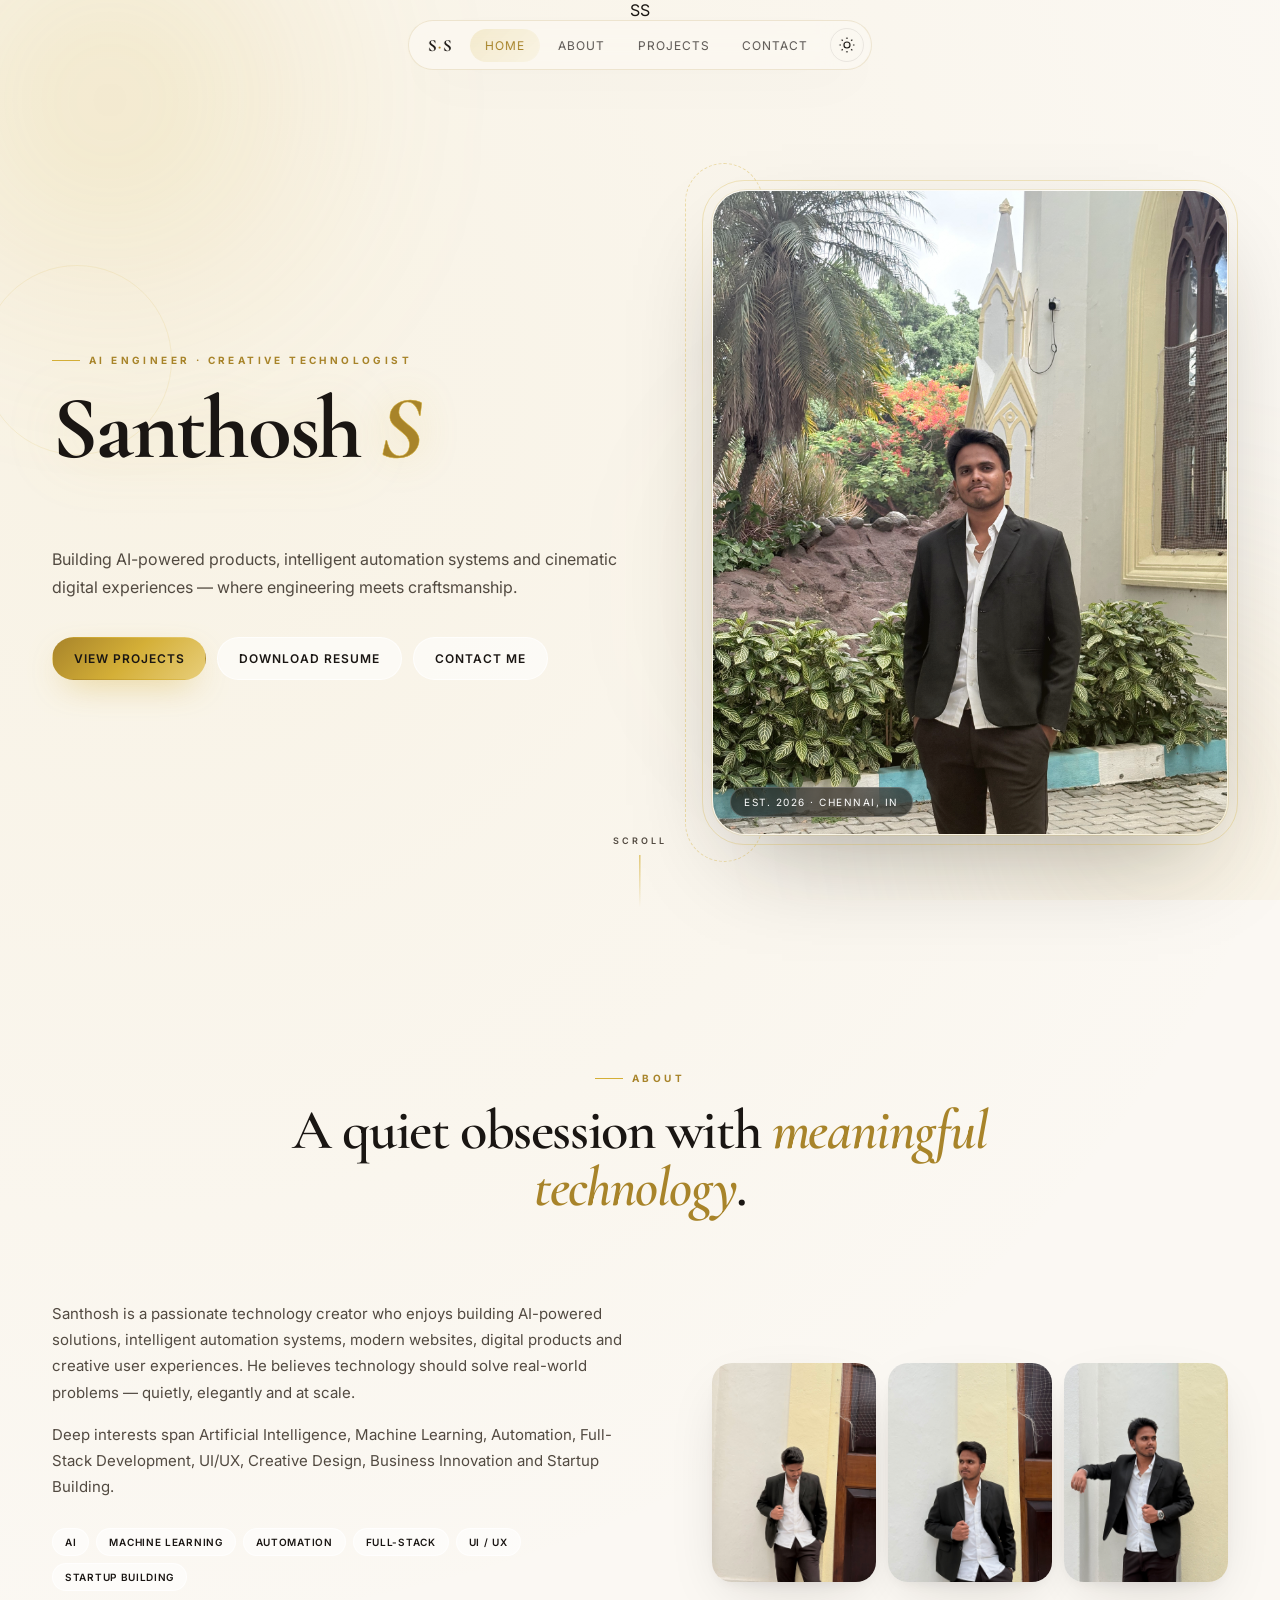
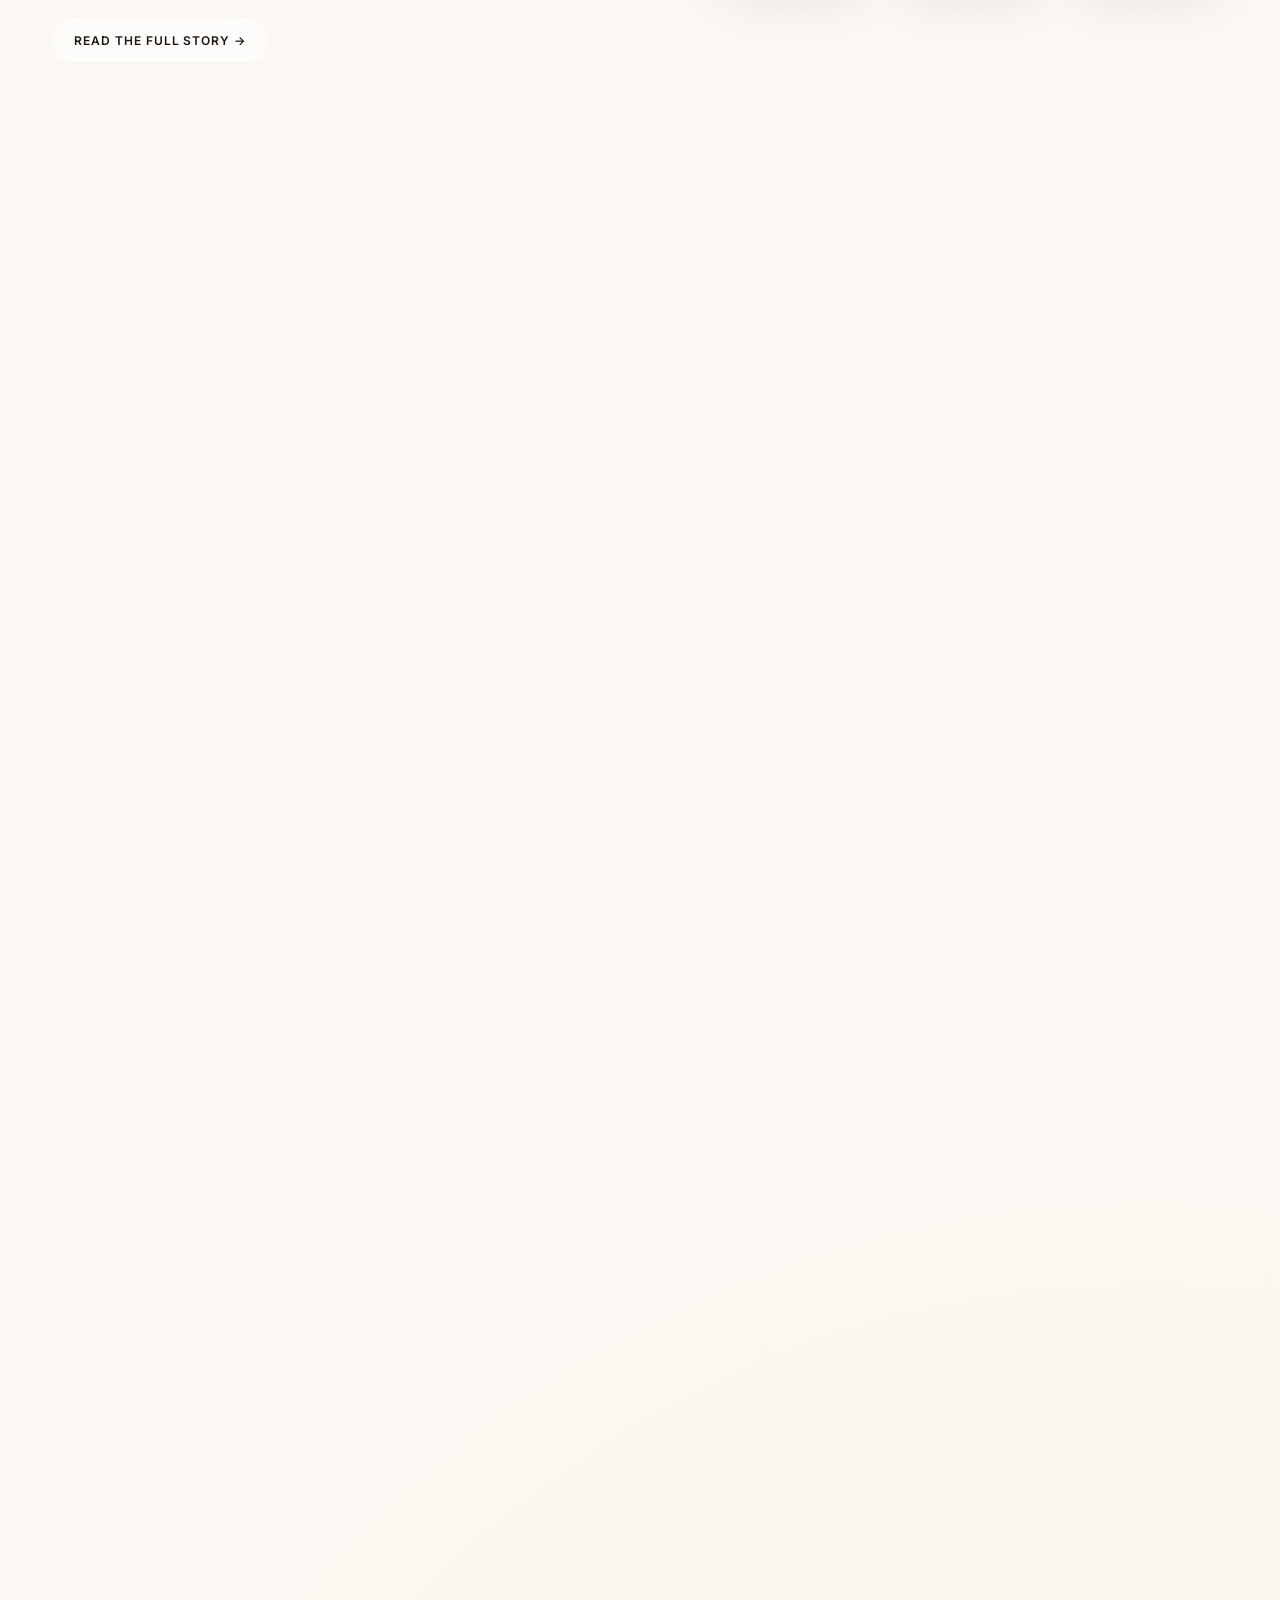
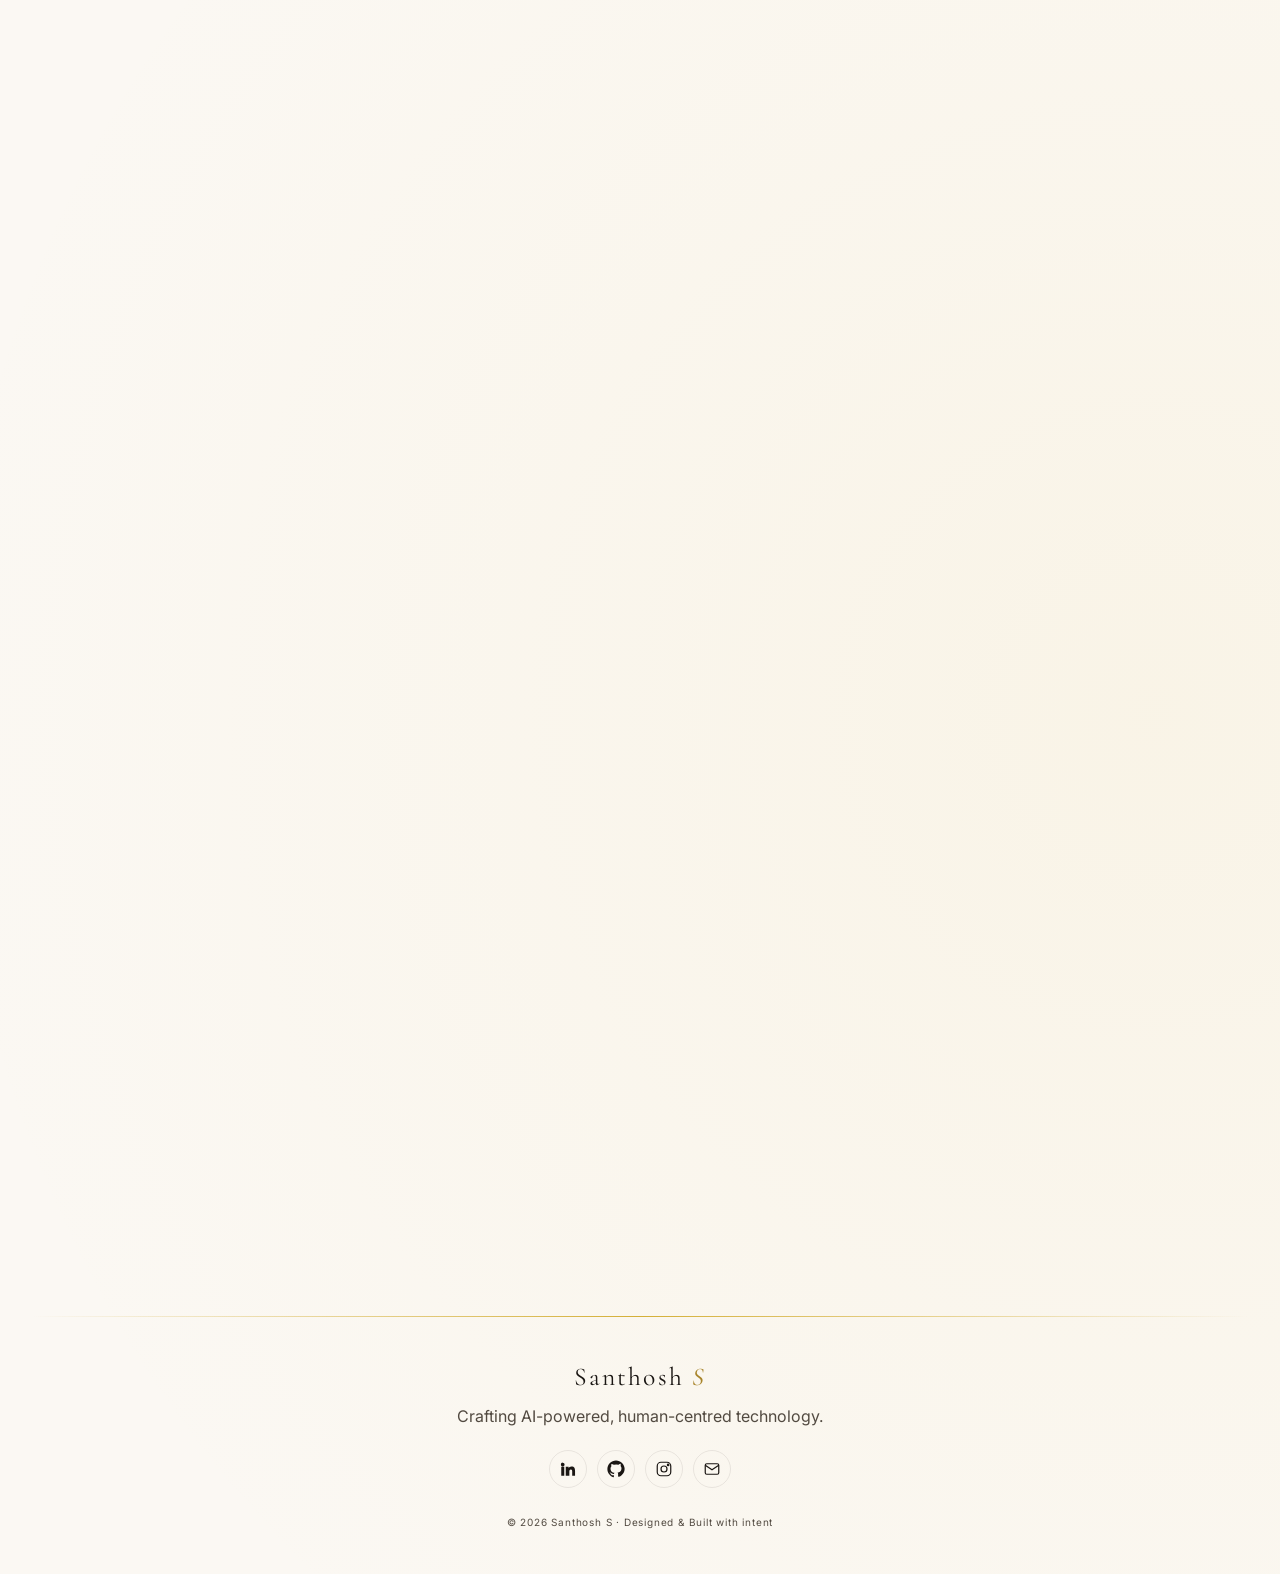
==== index.html @ 002b79e1 "Add files via upload" ====
<!DOCTYPE html>
<html lang="en" data-theme="light">
<head>
<meta charset="UTF-8" />
<meta name="viewport" content="width=device-width, initial-scale=1.0" />
<title>Santhosh S — AI Engineer & Creative Technologist</title>
<meta name="description" content="Portfolio of Santhosh S — AI engineer, creative developer and future entrepreneur building AI-powered products, automation systems and cinematic digital experiences." />
<meta name="author" content="Santhosh S" />
<meta name="theme-color" content="#FBF8F3" />
<meta property="og:title" content="Santhosh S — AI Engineer & Creative Technologist" />
<meta property="og:description" content="Portfolio of Santhosh S — AI engineer, creative developer and future entrepreneur building AI-powered products, automation systems and cinematic digital experiences." />
<meta property="og:type" content="website" />
<meta name="twitter:card" content="summary_large_image" />
<link rel="icon" type="image/svg+xml" href="assets/icons/favicon.svg" />
<link rel="canonical" href="./index.html" />
<link rel="preconnect" href="https://fonts.googleapis.com" crossorigin />
<link rel="preconnect" href="https://fonts.gstatic.com" crossorigin />
<link rel="stylesheet" href="https://fonts.googleapis.com/css2?family=Cormorant+Garamond:ital,wght@0,400;0,500;0,600;0,700;1,400;1,600&family=Inter:wght@300;400;500;600;700&display=swap" />
<link rel="stylesheet" href="css/variables.css" />
<link rel="stylesheet" href="css/animations.css" />
<link rel="stylesheet" href="css/style.css" />
<link rel="stylesheet" href="css/responsive.css" />
<script defer src="js/theme.js"></script>
<script defer src="js/particles.js"></script>
<script defer src="js/animations.js"></script>
<script defer src="js/script.js"></script>
<script defer src="js/contact.js"></script>
</head>
<body>
<!-- Luxury loader -->
<div class="loader"><div style="text-align:center"><div class="mark">SS</div><div class="bar"></div></div></div>

<!-- Scroll progress bar -->
<div class="scroll-progress" aria-hidden="true"></div>

<!-- Ambient background -->
<div class="ambient" aria-hidden="true">
  <div class="orb o1 float-slow"></div>
  <div class="orb o2 float-slow" style="animation-delay:-4s"></div>
  <div class="orb o3 float-slow" style="animation-delay:-8s"></div>
  <div class="particles"></div>
</div>

<!-- Nav -->
<nav class="nav" aria-label="Primary">
  <span class="brand">S<em>·</em>S</span>
  <a data-page="index.html" href="index.html">Home</a>
  <a data-page="about.html" href="about.html">About</a>
  <a data-page="projects.html" href="projects.html">Projects</a>
  <a data-page="contact.html" href="contact.html">Contact</a>
  <button class="theme-toggle" aria-label="Toggle theme"></button>
</nav>

<!-- HERO -->
<header class="hero">
  <div class="inner">
    <div>
      <span class="eyebrow animate-fade-in">AI Engineer · Creative Technologist</span>
      <h1 style="margin-top:22px" class="animate-fade-up">
        <span class="first">Santhosh</span> <span class="last">S</span>
      </h1>
      <div style="margin-top:16px; font-size: 22px; font-family:var(--serif)" class="animate-fade-up">
        <span class="title-rotator" aria-live="polite">
          <span>AI &amp; ML Student</span>
          <span>Creative Developer</span>
          <span>Future Entrepreneur</span>
          <span>AI Automation Builder</span>
          <span>Technology Explorer</span>
        </span>
      </div>
      <p class="lede animate-fade-up">Building AI-powered products, intelligent automation systems and cinematic digital experiences — where engineering meets craftsmanship.</p>
      <div class="cta animate-fade-up">
        <a class="btn btn-gold" href="projects.html">View Projects</a>
        <a class="btn btn-ghost" href="resume.pdf" download>Download Resume</a>
        <a class="btn btn-ghost" href="contact.html">Contact Me</a>
      </div>
    </div>
    <div style="position:relative">
      <div class="profile-frame float">
        <div class="ring"></div>
        <img src="assets/profile/santhosh-hero.jpg" alt="Portrait of Santhosh S" />
        <span class="badge">Est. 2026 · Chennai, IN</span>
      </div>
    </div>
  </div>
  <div class="scroll-indicator"><span>Scroll</span><div class="line"></div></div>
</header>

<!-- ABOUT preview -->
<section id="about">
  <div class="container">
    <div class="section-head reveal">
      <span class="eyebrow">About</span>
      <h2 style="margin-top:18px">A quiet obsession with <em style="color:var(--gold-deep)">meaningful technology</em>.</h2>
    </div>
    <div class="about-grid">
      <div class="reveal">
        <p>Santhosh is a passionate technology creator who enjoys building AI-powered solutions, intelligent automation systems, modern websites, digital products and creative user experiences. He believes technology should solve real-world problems — quietly, elegantly and at scale.</p>
        <p style="margin-top:16px">Deep interests span Artificial Intelligence, Machine Learning, Automation, Full-Stack Development, UI/UX, Creative Design, Business Innovation and Startup Building.</p>
        <div class="about-tags">
          <span class="tag">AI</span><span class="tag">Machine Learning</span><span class="tag">Automation</span>
          <span class="tag">Full-Stack</span><span class="tag">UI / UX</span><span class="tag">Startup Building</span>
        </div>
        <a class="btn btn-ghost" style="margin-top:28px" href="about.html">Read the full story →</a>
      </div>
      <div class="portrait-strip reveal delay-1">
        <img src="assets/profile/santhosh-2.jpg" alt="Santhosh — portrait study" />
        <img src="assets/profile/santhosh-3.jpg" alt="Santhosh — portrait study" />
        <img src="assets/profile/santhosh-4.jpg" alt="Santhosh — portrait study" />
      </div>
    </div>
  </div>
</section>

<!-- SKILLS -->
<section id="skills">
  <div class="container">
    <div class="section-head reveal">
      <span class="eyebrow">Skills</span>
      <h2 style="margin-top:18px">A refined <em style="color:var(--gold-deep)">technical palette</em>.</h2>
    </div>

    <!-- Shared gradient for rings -->
    <svg width="0" height="0" style="position:absolute"><defs>
      <linearGradient id="goldGrad" x1="0" y1="0" x2="1" y2="1">
        <stop offset="0" stop-color="#A8842A"/><stop offset=".5" stop-color="#D4AF37"/><stop offset="1" stop-color="#E8CE7A"/>
      </linearGradient></defs></svg>

    <div class="skills-grid">
      <div class="glass skill-card reveal">
        <h3>Programming</h3>
        <div class="skill-list">
          <span class="skill-pill">HTML5</span><span class="skill-pill">CSS3</span><span class="skill-pill">JavaScript</span>
          <span class="skill-pill">React</span><span class="skill-pill">Python</span><span class="skill-pill">Java</span>
          <span class="skill-pill">SQL</span><span class="skill-pill">Git</span><span class="skill-pill">GitHub</span>
        </div>
        <div class="ring-row">
          <div class="ring" data-val="92"><svg><circle class="bg"/><circle class="fg"/></svg><div class="val">0%</div><div class="lbl">Web</div></div>
          <div class="ring" data-val="86"><svg><circle class="bg"/><circle class="fg"/></svg><div class="val">0%</div><div class="lbl">Python</div></div>
          <div class="ring" data-val="80"><svg><circle class="bg"/><circle class="fg"/></svg><div class="val">0%</div><div class="lbl">React</div></div>
        </div>
      </div>

      <div class="glass skill-card reveal delay-1">
        <h3>AI Technologies</h3>
        <div class="skill-list">
          <span class="skill-pill">ChatGPT</span><span class="skill-pill">Claude</span><span class="skill-pill">Lovable</span>
          <span class="skill-pill">OpenAI</span><span class="skill-pill">Prompt Engineering</span><span class="skill-pill">AI Automation</span>
          <span class="skill-pill">Firebase</span><span class="skill-pill">Supabase</span><span class="skill-pill">Netlify</span>
          <span class="skill-pill">Vercel</span><span class="skill-pill">Replit</span>
        </div>
        <div class="ring-row">
          <div class="ring" data-val="94"><svg><circle class="bg"/><circle class="fg"/></svg><div class="val">0%</div><div class="lbl">Prompting</div></div>
          <div class="ring" data-val="88"><svg><circle class="bg"/><circle class="fg"/></svg><div class="val">0%</div><div class="lbl">Automation</div></div>
          <div class="ring" data-val="82"><svg><circle class="bg"/><circle class="fg"/></svg><div class="val">0%</div><div class="lbl">Cloud</div></div>
        </div>
      </div>

      <div class="glass skill-card reveal delay-2">
        <h3>UI / UX</h3>
        <div class="skill-list">
          <span class="skill-pill">Glassmorphism</span><span class="skill-pill">Responsive Design</span>
          <span class="skill-pill">3D Design</span><span class="skill-pill">Animation</span>
          <span class="skill-pill">Performance</span>
        </div>
        <div class="ring-row">
          <div class="ring" data-val="90"><svg><circle class="bg"/><circle class="fg"/></svg><div class="val">0%</div><div class="lbl">Design</div></div>
          <div class="ring" data-val="84"><svg><circle class="bg"/><circle class="fg"/></svg><div class="val">0%</div><div class="lbl">Motion</div></div>
          <div class="ring" data-val="88"><svg><circle class="bg"/><circle class="fg"/></svg><div class="val">0%</div><div class="lbl">Perf</div></div>
        </div>
      </div>
    </div>
  </div>

    <div class="glass ai-workflow reveal">
      <div class="workflow-head">
        <div>
          <span class="eyebrow">AI-First Workflow</span>
          <h3 style="margin-top:10px">Different tools. Different tasks. One focused workflow.</h3>
        </div>
        <p>AI is a practical part of my day-to-day workflow. I use different AI tools for different kinds of work — from ideas and research to development, design, automation and refinement — while keeping the final direction, decisions and quality under my control.</p>
      </div>
      <div class="workflow-grid">
        <div class="workflow-item"><span class="step">01 · Explore</span><strong>Ideas & Research</strong><span>Explore concepts, requirements and possible approaches faster.</span></div>
        <div class="workflow-item"><span class="step">02 · Build</span><strong>Development</strong><span>Use AI-assisted development to prototype, code and iterate efficiently.</span></div>
        <div class="workflow-item"><span class="step">03 · Design</span><strong>Creative Direction</strong><span>Refine interfaces, visual concepts, content and user experiences.</span></div>
        <div class="workflow-item"><span class="step">04 · Improve</span><strong>Automation & QA</strong><span>Streamline repetitive work, troubleshoot and improve the final product.</span></div>
      </div>
    </div>
  </div>
</section>

<!-- ACHIEVEMENTS -->
<section id="achievements">
  <div class="container">
    <div class="section-head reveal">
      <span class="eyebrow">Achievements</span>
      <h2 style="margin-top:18px">Signals of a <em style="color:var(--gold-deep)">builder mindset</em>.</h2>
    </div>
    <div class="ach-grid">
      <div class="neu ach reveal"><div class="num">01</div><h4>AI Projects</h4><p>Delivered multiple AI and automation projects spanning voice, video and knowledge systems.</p></div>
      <div class="neu ach reveal delay-1"><div class="num">02</div><h4>Creative Development</h4><p>Design-led engineering that fuses cinematic aesthetics with production-grade code.</p></div>
      <div class="neu ach reveal delay-2"><div class="num">03</div><h4>Technology Workshops</h4><p>Active participation in workshops covering emerging tools, cloud and modern frameworks.</p></div>
      <div class="neu ach reveal"><div class="num">04</div><h4>Continuous Learning</h4><p>Daily practice — new stacks, refined patterns and a deliberate craft mindset.</p></div>
      <div class="neu ach reveal delay-1"><div class="num">05</div><h4>Community Participation</h4><p>Volunteer, promoter and collaborator across student technology and creative circles.</p></div>
      <div class="neu ach reveal delay-2"><div class="num">06</div><h4>Innovation Mindset</h4><p>Turning ideas into shipped products with an entrepreneur's bias for action.</p></div>
    </div>
  </div>
</section>

<!-- VISION -->
<section id="vision">
  <div class="container">
    <div class="glass vision reveal">
      <span class="eyebrow">Business Vision</span>
      <h2 style="margin-top:18px">Building <em>the Future</em>.</h2>
      <p>My vision is not only to become a software developer but to establish my own technology company focused on Artificial Intelligence, Automation, Digital Products and Innovation. I enjoy creating products that solve real-world problems and can grow into businesses used globally.</p>
      <a class="btn btn-gold" style="margin-top:32px" href="contact.html">Let's build something →</a>
    </div>
  </div>
</section>

<footer>
  <div class="gold-line"></div>
  <div class="container">
    <div style="font-family:var(--serif); font-size:1.6rem; letter-spacing:.08em">Santhosh <span style="color:var(--gold-deep); font-style:italic">S</span></div>
    <p style="margin-top:10px; color:var(--ink-soft)">Crafting AI-powered, human-centred technology.</p>
    <div class="socials" role="list">
      <a href="https://www.linkedin.com/in/santhosh-s-861077381" target="_blank" rel="noopener" aria-label="LinkedIn"><svg width="18" height="18" viewBox="0 0 24 24" fill="currentColor"><path d="M4.98 3.5a2.5 2.5 0 1 1-.02 5.001A2.5 2.5 0 0 1 4.98 3.5zM3 9h4v12H3zM9 9h3.8v1.7h.05c.53-1 1.83-2.05 3.77-2.05 4.03 0 4.78 2.65 4.78 6.1V21H17.6v-5.3c0-1.27-.02-2.9-1.77-2.9-1.77 0-2.04 1.38-2.04 2.8V21H9z"/></svg></a>
      <a href="https://github.com/S-SAM-02" target="_blank" rel="noopener" aria-label="GitHub"><svg width="18" height="18" viewBox="0 0 24 24" fill="currentColor"><path d="M12 .5C5.7.5.5 5.7.5 12c0 5.1 3.3 9.4 7.9 10.9.6.1.8-.2.8-.6v-2c-3.2.7-3.9-1.4-3.9-1.4-.5-1.3-1.3-1.7-1.3-1.7-1-.7.1-.7.1-.7 1.2.1 1.8 1.2 1.8 1.2 1 .7 2.7 1.2 3.4.9.1-.7.4-1.2.7-1.5-2.6-.3-5.3-1.3-5.3-5.7 0-1.3.5-2.3 1.2-3.1-.1-.3-.5-1.5.1-3.1 0 0 1-.3 3.3 1.2a11.4 11.4 0 0 1 6 0C17.1 4.6 18 4.9 18 4.9c.7 1.6.2 2.8.1 3.1.8.8 1.2 1.9 1.2 3.1 0 4.4-2.7 5.4-5.3 5.7.4.3.8 1 .8 2v3c0 .3.2.7.8.6 4.6-1.5 7.9-5.8 7.9-10.9C23.5 5.7 18.3.5 12 .5z"/></svg></a>
      <a href="https://www.instagram.com/02_sam_solo" target="_blank" rel="noopener" aria-label="Instagram"><svg width="18" height="18" viewBox="0 0 24 24" fill="none" stroke="currentColor" stroke-width="1.6"><rect x="3" y="3" width="18" height="18" rx="5"/><circle cx="12" cy="12" r="4"/><circle cx="17.5" cy="6.5" r="1" fill="currentColor"/></svg></a>
      <a href="mailto:rathasenthil194@gmail.com" aria-label="Email"><svg width="18" height="18" viewBox="0 0 24 24" fill="none" stroke="currentColor" stroke-width="1.6"><rect x="3" y="5" width="18" height="14" rx="2"/><path d="M3 7l9 6 9-6"/></svg></a>
    </div>
    <p>© 2026 Santhosh S · Designed & Built with intent</p>
  </div>
</footer>
</body></html>
---- css/variables.css ----
/* Luxury design tokens — White & Gold */
:root {
  --ivory: #FBF8F3;
  --ivory-2: #F3EEE4;
  --ink: #1a1613;
  --ink-soft: #524a41;
  --gold: #D4AF37;
  --gold-deep: #A8842A;
  --gold-soft: #E8CE7A;
  --line: rgba(26,22,19,0.08);
  --glass-bg: rgba(255,255,255,0.55);
  --glass-brd: rgba(255,255,255,0.7);
  --shadow-soft: 0 20px 60px -20px rgba(26,22,19,.18), 0 6px 18px -8px rgba(26,22,19,.10);
  --shadow-gold: 0 10px 40px -10px rgba(212,175,55,.45);
  --radius: 22px;
  --radius-sm: 12px;
  --serif: "Cormorant Garamond", "Times New Roman", serif;
  --sans: "Inter", system-ui, -apple-system, "Segoe UI", Roboto, sans-serif;
  --ease: cubic-bezier(.22,.61,.36,1);
}
[data-theme="dark"] {
  --ivory: #0c0a08;
  --ivory-2: #14110d;
  --ink: #f5efe2;
  --ink-soft: #b7ad9a;
  --gold: #E8CE7A;
  --gold-deep: #D4AF37;
  --gold-soft: #F0DFA4;
  --line: rgba(232,206,122,.14);
  --glass-bg: rgba(20,17,13,0.55);
  --glass-brd: rgba(232,206,122,.18);
  --shadow-soft: 0 24px 60px -20px rgba(0,0,0,.6), 0 6px 18px -8px rgba(0,0,0,.35);
  --shadow-gold: 0 10px 40px -10px rgba(232,206,122,.35);
}
---- css/animations.css ----
@keyframes floatY { 0%,100%{transform:translateY(0)} 50%{transform:translateY(-14px)} }
@keyframes floatSlow { 0%,100%{transform:translate3d(0,0,0)} 50%{transform:translate3d(0,-20px,0)} }
@keyframes shimmer { 0%{background-position:-200% 0} 100%{background-position:200% 0} }
@keyframes rise { 0%{transform:translateY(120vh) scale(.4);opacity:0} 10%{opacity:.9} 100%{transform:translateY(-10vh) scale(1);opacity:0} }
@keyframes spinSlow { to { transform: rotate(360deg) } }
@keyframes fadeUp { from{opacity:0;transform:translateY(24px)} to{opacity:1;transform:translateY(0)} }
@keyframes fadeIn { from{opacity:0} to{opacity:1} }
@keyframes goldLine { 0%{background-position:0% 50%} 100%{background-position:200% 50%} }

.reveal { opacity:0; transform: translateY(28px); transition: opacity .9s var(--ease), transform .9s var(--ease); }
.reveal.in { opacity:1; transform: none; }
.reveal.delay-1 { transition-delay: .08s }
.reveal.delay-2 { transition-delay: .16s }
.reveal.delay-3 { transition-delay: .24s }

.animate-fade-up { animation: fadeUp .8s var(--ease) both; }
.animate-fade-in { animation: fadeIn 1s var(--ease) both; }
.float { animation: floatY 6s ease-in-out infinite; }
.float-slow { animation: floatSlow 10s ease-in-out infinite; }
.spin-slow { animation: spinSlow 22s linear infinite; }

.title-rotator { position: relative; display:inline-block; min-height: 1.2em; overflow: hidden; }
.title-rotator span {
  position: absolute; inset: 0;
  opacity: 0; transform: translateY(20px);
  transition: opacity .6s var(--ease), transform .6s var(--ease);
  background: linear-gradient(90deg, var(--gold-deep), var(--gold), var(--gold-soft));
  -webkit-background-clip: text; background-clip: text; color: transparent;
  font-style: italic; white-space: nowrap;
}
.title-rotator span.active { opacity:1; transform: translateY(0); }
.title-rotator span.exit { opacity:0; transform: translateY(-20px); }

/* Gold shimmer line */
.gold-line {
  height: 1px;
  background: linear-gradient(90deg, transparent, var(--gold), transparent);
  background-size: 200% 100%;
  animation: goldLine 6s linear infinite;
}
---- css/style.css ----
/* =========================================================
   Santhosh S — Professional Portfolio System
   Preserves the original ivory + gold visual identity while
   refining hierarchy, spacing, depth, responsiveness and polish.
   ========================================================= */

*,*::before,*::after{box-sizing:border-box}
html{scroll-behavior:smooth;scroll-padding-top:110px}
body{
  margin:0;
  font-family:var(--sans);
  color:var(--ink);
  background:
    radial-gradient(circle at 10% 8%, rgba(212,175,55,.08), transparent 28%),
    radial-gradient(circle at 90% 82%, rgba(232,206,122,.10), transparent 30%),
    var(--ivory);
  -webkit-font-smoothing:antialiased;
  text-rendering:optimizeLegibility;
  overflow-x:hidden;
}
::selection{background:var(--gold);color:#1a1613}
img{max-width:100%;display:block}
a{color:inherit;text-decoration:none}
button,input,textarea{font:inherit}
h1,h2,h3,h4{font-family:var(--serif);font-weight:600;letter-spacing:-.025em;margin:0}
h1{font-size:clamp(3.2rem,7vw,6.6rem);line-height:.92}
h2{font-size:clamp(2.25rem,4.4vw,4rem);line-height:1}
h3{font-size:clamp(1.25rem,1.7vw,1.55rem)}
p{line-height:1.75;color:var(--ink-soft);margin:0}
.container{width:min(1240px,100%);margin:0 auto;padding:0 32px}
section{padding:128px 0;position:relative}

/* Background atmosphere */
.ambient{position:fixed;inset:0;z-index:-1;overflow:hidden;pointer-events:none}
.orb{position:absolute;border-radius:50%;filter:blur(100px);opacity:.5}
.orb.o1{width:540px;height:540px;top:-170px;left:-160px;background:radial-gradient(circle,rgba(212,175,55,.48),transparent 68%)}
.orb.o2{width:680px;height:680px;bottom:-260px;right:-220px;background:radial-gradient(circle,rgba(232,206,122,.38),transparent 68%)}
.orb.o3{width:440px;height:440px;top:40%;left:52%;background:radial-gradient(circle,rgba(168,132,42,.22),transparent 68%)}
.particles{position:absolute;inset:0}

/* Cursor */
.cursor{position:fixed;top:0;left:0;width:22px;height:22px;border-radius:50%;border:1px solid var(--gold);pointer-events:none;z-index:9999;transform:translate(-50%,-50%);transition:transform .18s var(--ease),width .2s,height .2s,background .2s;mix-blend-mode:difference}
.cursor.dot{width:6px;height:6px;background:var(--gold);border:none}
@media(hover:none){.cursor{display:none}}

/* Progress */
.scroll-progress{position:fixed;top:0;left:0;height:2px;width:0;background:linear-gradient(90deg,var(--gold-deep),var(--gold),var(--gold-soft));z-index:100}

/* Navigation */
.nav{
  position:fixed;top:20px;left:50%;transform:translateX(-50%);
  z-index:80;padding:7px;border-radius:999px;
  background:rgba(251,248,243,.72);
  border:1px solid rgba(168,132,42,.16);
  backdrop-filter:blur(22px) saturate(150%);
  -webkit-backdrop-filter:blur(22px) saturate(150%);
  box-shadow:0 18px 50px -24px rgba(26,22,19,.35);
  display:flex;align-items:center;gap:3px;
}
[data-theme="dark"] .nav{background:rgba(12,10,8,.72)}
.nav a{
  padding:9px 15px;border-radius:999px;font-size:12px;
  letter-spacing:.08em;text-transform:uppercase;color:var(--ink);
  opacity:.72;transition:all .3s var(--ease)
}
.nav a:hover,.nav a.active{
  background:linear-gradient(135deg,rgba(212,175,55,.18),rgba(232,206,122,.10));
  opacity:1;color:var(--gold-deep)
}
.nav .brand{
  font-family:var(--serif);font-size:17px;font-weight:700;
  padding:0 14px 0 12px;letter-spacing:.08em
}
.nav .brand em{color:var(--gold-deep);font-style:normal}
.theme-toggle{
  margin-left:4px;width:34px;height:34px;border-radius:50%;
  border:1px solid var(--line);background:transparent;color:var(--ink);
  cursor:pointer;display:grid;place-items:center;transition:all .3s var(--ease)
}
.theme-toggle:hover{transform:rotate(15deg);border-color:var(--gold);background:rgba(212,175,55,.08)}

/* Shared controls */
.btn{
  display:inline-flex;align-items:center;justify-content:center;gap:10px;
  padding:13px 21px;border-radius:999px;font-weight:600;font-size:12px;
  letter-spacing:.08em;text-transform:uppercase;
  transition:transform .3s var(--ease),box-shadow .3s var(--ease),background .3s,border-color .3s;
  cursor:pointer;border:1px solid transparent
}
.btn:hover{transform:translateY(-3px)}
.btn-gold{background:linear-gradient(135deg,var(--gold-deep),var(--gold),var(--gold-soft));color:#1a1613;box-shadow:0 12px 35px -13px rgba(212,175,55,.75)}
.btn-gold:hover{box-shadow:0 18px 48px -12px rgba(212,175,55,.68)}
.btn-ghost{background:var(--glass-bg);border:1px solid var(--glass-brd);backdrop-filter:blur(12px);color:var(--ink)}
.btn-ghost:hover{border-color:rgba(212,175,55,.6);background:rgba(212,175,55,.07)}

/* Cards */
.glass{
  background:var(--glass-bg);border:1px solid var(--glass-brd);
  backdrop-filter:blur(20px) saturate(160%);-webkit-backdrop-filter:blur(20px) saturate(160%);
  border-radius:var(--radius);box-shadow:var(--shadow-soft)
}
.neu{
  background:var(--ivory);border-radius:var(--radius);
  box-shadow:12px 12px 32px rgba(26,22,19,.07),-12px -12px 32px rgba(255,255,255,.8),inset 0 0 0 1px var(--line)
}
[data-theme="dark"] .neu{box-shadow:12px 12px 32px rgba(0,0,0,.5),-6px -6px 20px rgba(255,255,255,.02),inset 0 0 0 1px var(--line)}
.eyebrow{
  display:inline-flex;align-items:center;gap:9px;font-size:10px;
  font-weight:700;letter-spacing:.34em;text-transform:uppercase;color:var(--gold-deep)
}
.eyebrow::before{content:'';width:28px;height:1px;background:var(--gold)}
.eyebrow::after{display:none}
.section-head{text-align:center;margin:0 auto 68px;max-width:800px}
.section-head p{margin-top:18px}

/* Hero */
.hero{
  min-height:100vh;display:grid;place-items:center;
  padding:170px 0 100px;position:relative
}
.hero .inner{
  display:grid;grid-template-columns:1.05fr .95fr;gap:90px;
  align-items:center;width:min(1240px,100%);padding:0 32px
}
.hero .inner>div:first-child{position:relative}
.hero .inner>div:first-child::before{
  content:'';position:absolute;left:-70px;top:-80px;width:190px;height:190px;
  border:1px solid rgba(212,175,55,.13);border-radius:50%;pointer-events:none
}
.hero h1{margin-top:22px}
.hero h1 .first{font-weight:700;filter:drop-shadow(0 3px 28px rgba(212,175,55,.18))}
.hero h1 .last{
  font-weight:800;color:var(--gold-deep);
  -webkit-text-stroke:.5px var(--gold);
  text-shadow:0 0 42px rgba(212,175,55,.28);font-style:italic
}
[data-theme="dark"] .hero h1 .last{color:var(--gold)}
.hero .inner>div:first-child>div:nth-of-type(1){
  margin-top:18px!important;font-size:18px!important;
  letter-spacing:.01em;color:var(--ink-soft)
}
.hero .lede{margin-top:30px;max-width:570px;font-size:16px}
.hero .cta{display:flex;flex-wrap:wrap;gap:11px;margin-top:36px}
.profile-frame{
  position:relative;aspect-ratio:4/5;border-radius:34px;overflow:visible;
  transform-style:preserve-3d;transition:transform .3s var(--ease);
  box-shadow:0 40px 100px -35px rgba(26,22,19,.38)
}
.profile-frame img{
  position:relative;width:100%;height:100%;object-fit:cover;border-radius:34px;
  border:1px solid rgba(255,255,255,.5);
  box-shadow:0 0 0 1px rgba(212,175,55,.14),inset 0 0 70px rgba(212,175,55,.12)
}
.profile-frame::before{
  content:'';position:absolute;inset:-10px;border-radius:42px;
  border:1px solid rgba(212,175,55,.28);z-index:-1
}
.profile-frame::after{
  content:'';position:absolute;inset:0;border-radius:34px;pointer-events:none;
  background:linear-gradient(150deg,rgba(255,255,255,.22),transparent 35%,rgba(212,175,55,.12))
}
.profile-frame .ring{
  position:absolute;inset:-27px;border-radius:46px;border:1px dashed var(--gold);
  animation:spinSlow 30s linear infinite;opacity:.38;z-index:-2
}
.profile-frame .badge{
  position:absolute;bottom:18px;left:18px;padding:8px 13px;border-radius:999px;
  background:rgba(20,17,13,.58);color:#fff;border:1px solid rgba(255,255,255,.2);
  backdrop-filter:blur(14px);font-size:10px;letter-spacing:.15em;text-transform:uppercase;z-index:3
}
.scroll-indicator{
  position:absolute;bottom:28px;left:50%;transform:translateX(-50%);
  display:flex;flex-direction:column;align-items:center;gap:9px;font-size:9px;
  font-weight:600;letter-spacing:.32em;text-transform:uppercase;color:var(--ink-soft)
}
.scroll-indicator .line{width:1px;height:52px;background:linear-gradient(180deg,var(--gold),transparent);animation:floatY 2.6s ease-in-out infinite}

/* About */
.about-grid{display:grid;grid-template-columns:1.05fr .95fr;gap:90px;align-items:center}
.about-grid p{margin-top:18px;font-size:15px}
.about-tags{display:flex;flex-wrap:wrap;gap:7px;margin-top:27px}
.tag{
  padding:7px 12px;border-radius:999px;background:var(--glass-bg);
  border:1px solid var(--glass-brd);font-size:10px;font-weight:600;
  letter-spacing:.07em;text-transform:uppercase
}
.portrait-strip{display:grid;grid-template-columns:repeat(3,1fr);gap:12px}
.portrait-strip img{
  aspect-ratio:3/4;object-fit:cover;border-radius:20px;box-shadow:var(--shadow-soft);
  transition:transform .6s var(--ease),filter .6s var(--ease)
}
.portrait-strip img:hover{transform:translateY(-9px) scale(1.02);filter:saturate(1.04)}

/* Skills */
.skills-grid{display:grid;grid-template-columns:repeat(3,1fr);gap:20px}
.skill-card{
  padding:32px;transition:transform .5s var(--ease),box-shadow .5s var(--ease);
  position:relative;overflow:hidden
}
.skill-card::before{
  content:'';position:absolute;top:0;left:0;width:80px;height:1px;
  background:linear-gradient(90deg,var(--gold),transparent)
}
.skill-card:hover{transform:translateY(-7px);box-shadow:var(--shadow-gold)}
.skill-card h3{margin-bottom:19px;color:var(--gold-deep)}
.skill-list{display:flex;flex-wrap:wrap;gap:7px}
.skill-pill{
  padding:6px 10px;border-radius:999px;font-size:10px;font-weight:500;
  letter-spacing:.04em;background:linear-gradient(135deg,rgba(212,175,55,.13),rgba(232,206,122,.06));
  border:1px solid rgba(212,175,55,.2)
}
.ring-row{display:flex;gap:17px;margin-top:24px;flex-wrap:wrap;justify-content:space-around}
.ring{position:relative;width:78px;text-align:center}
.ring svg{width:78px;height:78px;transform:rotate(-90deg)}
.ring circle{fill:none;stroke-width:6}
.ring .bg{stroke:var(--line)}
.ring .fg{stroke:url(#goldGrad);stroke-linecap:round;transition:stroke-dashoffset 1.6s var(--ease)}
.ring .val{position:absolute;top:30px;left:0;right:0;font-family:var(--serif);font-size:18px;color:var(--gold-deep)}
.ring .lbl{font-size:9px;font-weight:600;letter-spacing:.14em;text-transform:uppercase;margin-top:8px;color:var(--ink-soft)}

/* AI workflow addition */
.ai-workflow{margin-top:24px;padding:34px;position:relative;overflow:hidden}
.ai-workflow::after{
  content:'AI';position:absolute;right:-18px;bottom:-48px;
  font-family:var(--serif);font-size:170px;font-weight:700;font-style:italic;
  color:rgba(212,175,55,.055);pointer-events:none
}
.workflow-head{display:flex;justify-content:space-between;gap:28px;align-items:end;margin-bottom:26px}
.workflow-head h3{font-size:1.8rem}
.workflow-head p{max-width:590px;font-size:13px}
.workflow-grid{display:grid;grid-template-columns:repeat(4,1fr);gap:10px}
.workflow-item{
  padding:18px;border-radius:16px;border:1px solid var(--line);
  background:rgba(255,255,255,.18)
}
[data-theme="dark"] .workflow-item{background:rgba(255,255,255,.025)}
.workflow-item .step{font-size:9px;letter-spacing:.2em;color:var(--gold-deep);font-weight:700;text-transform:uppercase}
.workflow-item strong{display:block;margin-top:8px;font-family:var(--serif);font-size:1.15rem}
.workflow-item span{display:block;margin-top:6px;font-size:11px;line-height:1.55;color:var(--ink-soft)}

/* Projects */
.projects-grid{display:grid;grid-template-columns:repeat(2,1fr);gap:22px}
.project{
  overflow:hidden;padding:0;transition:transform .5s var(--ease),box-shadow .5s var(--ease);
  border-radius:24px
}
.project:hover{transform:translateY(-8px);box-shadow:var(--shadow-gold)}
.project .thumb{position:relative;aspect-ratio:16/10;overflow:hidden}
.project .thumb img{width:100%;height:100%;object-fit:cover;transition:transform 1.1s var(--ease)}
.project:hover .thumb img{transform:scale(1.06)}
.project .thumb::after{content:'';position:absolute;inset:0;background:linear-gradient(180deg,transparent 48%,rgba(0,0,0,.4));pointer-events:none}
.project .thumb .live-badge{
  position:absolute;top:14px;left:14px;padding:6px 10px;border-radius:999px;
  font-size:9px;font-weight:700;letter-spacing:.16em;text-transform:uppercase;
  background:rgba(20,17,13,.6);color:#fff;border:1px solid rgba(255,255,255,.2);
  backdrop-filter:blur(12px);z-index:2
}
.project .body{padding:25px}
.project h3{font-size:1.65rem}
.project .tech{display:flex;flex-wrap:wrap;gap:6px;margin:12px 0 14px}
.project .actions{display:flex;gap:8px;margin-top:18px}
.project .actions a{font-size:10px;padding:9px 13px}

/* Timeline */
.timeline{position:relative;max-width:820px;margin:0 auto;padding:20px 0}
.timeline::before{content:'';position:absolute;top:0;bottom:0;left:20px;width:1px;background:linear-gradient(180deg,transparent,var(--gold),transparent)}
.tl-item{position:relative;padding:18px 0 32px 60px}
.tl-item::before{content:'';position:absolute;left:14px;top:26px;width:14px;height:14px;border-radius:50%;background:radial-gradient(circle,var(--gold),var(--gold-deep));box-shadow:0 0 0 4px rgba(212,175,55,.15)}
.tl-item h4{font-size:1.4rem;margin-bottom:6px}
.tl-item .when{font-size:10px;letter-spacing:.24em;text-transform:uppercase;color:var(--gold-deep);font-weight:700}

/* Achievements */
.ach-grid{display:grid;grid-template-columns:repeat(3,1fr);gap:16px}
.ach{padding:28px;min-height:190px;text-align:left;transition:transform .5s var(--ease),box-shadow .5s var(--ease)}
.ach:hover{transform:translateY(-6px);box-shadow:var(--shadow-soft)}
.ach .num{font-family:var(--serif);font-size:2.5rem;background:linear-gradient(135deg,var(--gold-deep),var(--gold-soft));-webkit-background-clip:text;background-clip:text;color:transparent}
.ach h4{margin:5px 0 8px;font-size:1.2rem}

/* Vision */
.vision{text-align:center;max-width:900px;margin:0 auto;padding:72px 60px;position:relative;overflow:hidden}
.vision::before{content:'';position:absolute;inset:18px;border:1px solid rgba(212,175,55,.13);border-radius:calc(var(--radius) - 8px);pointer-events:none}
.vision h2{font-style:italic}
.vision h2 em{color:var(--gold-deep);font-style:italic}
.vision p{margin:22px auto 0;max-width:700px;font-size:16px}

/* Contact */
.contact-grid{display:grid;grid-template-columns:.85fr 1.15fr;gap:22px}
.contact-info{padding:30px}
.contact-info a{display:flex;align-items:center;gap:14px;padding:15px 0;border-bottom:1px solid var(--line);transition:color .3s,transform .3s}
.contact-info a:hover{color:var(--gold-deep);transform:translateX(4px)}
.contact-info a:last-child{border-bottom:0}
.contact-info .k{display:block;font-size:9px;letter-spacing:.2em;text-transform:uppercase;color:var(--gold-deep);margin-bottom:4px;font-weight:700}
.contact{padding:30px;display:grid;gap:17px}
.contact label{display:block;font-size:10px;letter-spacing:.15em;text-transform:uppercase;font-weight:700;margin-bottom:8px}
.contact input,.contact textarea{
  width:100%;padding:13px 14px;border:1px solid var(--line);border-radius:12px;
  background:rgba(255,255,255,.25);color:var(--ink);outline:none;transition:border-color .25s,box-shadow .25s
}
[data-theme="dark"] .contact input,[data-theme="dark"] .contact textarea{background:rgba(255,255,255,.025)}
.contact input:focus,.contact textarea:focus{border-color:rgba(212,175,55,.6);box-shadow:0 0 0 4px rgba(212,175,55,.08)}
.contact textarea{min-height:150px;resize:vertical}
.map{height:310px;margin-top:22px;border-radius:var(--radius);overflow:hidden;border:1px solid var(--line);box-shadow:var(--shadow-soft)}

/* Footer */
footer{padding:70px 0 42px;text-align:center}
.gold-line{width:min(1240px,calc(100% - 64px));height:1px;margin:0 auto 44px;background:linear-gradient(90deg,transparent,var(--gold),transparent)}
.socials{display:flex;justify-content:center;gap:10px;margin:20px 0}
.socials a{width:38px;height:38px;display:grid;place-items:center;border-radius:50%;border:1px solid var(--line);transition:all .3s}
.socials a:hover{border-color:var(--gold);color:var(--gold-deep);transform:translateY(-3px)}
footer p:last-child{font-size:10px;letter-spacing:.08em;margin-top:26px;color:var(--ink-soft)}

/* Accessibility / motion */
:focus-visible{outline:2px solid var(--gold);outline-offset:4px}
@media(prefers-reduced-motion:reduce){
  *,*::before,*::after{animation-duration:.01ms!important;animation-iteration-count:1!important;scroll-behavior:auto!important;transition-duration:.01ms!important}
}
---- css/responsive.css ----
@media (max-width: 1080px){
  .hero .inner{grid-template-columns:1fr .8fr;gap:55px}
  .skills-grid,.ach-grid{grid-template-columns:repeat(2,1fr)}
  .workflow-grid{grid-template-columns:repeat(2,1fr)}
}
@media (max-width: 820px){
  section{padding:96px 0}
  .container{padding:0 22px}
  .hero{padding:145px 0 90px}
  .hero .inner{grid-template-columns:1fr;gap:55px;text-align:center;padding:0 22px}
  .hero .inner>div:first-child::before{display:none}
  .hero .lede{margin-left:auto;margin-right:auto}
  .hero .cta{justify-content:center}
  .profile-frame{width:min(390px,82vw);margin:0 auto}
  .about-grid,.contact-grid{grid-template-columns:1fr;gap:45px}
  .portrait-strip{max-width:620px;margin:auto}
  .skills-grid,.ach-grid,.projects-grid{grid-template-columns:1fr}
  .workflow-head{display:block}
  .workflow-head p{margin-top:10px}
  .vision{padding:55px 28px}
  .nav a{padding:9px 11px;font-size:10px}
}
@media (max-width: 560px){
  .nav{top:10px;width:calc(100% - 20px);justify-content:center}
  .nav .brand{display:none}
  .nav a{padding:7px 8px;font-size:9px;letter-spacing:.05em}
  .theme-toggle{width:31px;height:31px}
  h1{font-size:2.9rem}
  h2{font-size:2.2rem}
  .hero{padding-top:130px}
  .hero .inner>div:first-child>div:nth-of-type(1){font-size:16px!important}
  .hero .cta .btn{width:100%}
  .portrait-strip{gap:7px}
  .skill-card,.ach{padding:24px}
  .ai-workflow{padding:25px}
  .workflow-grid{grid-template-columns:1fr}
  .workflow-item{padding:15px}
  .vision{padding:44px 20px}
  .vision::before{inset:10px}
  .gold-line{width:calc(100% - 44px)}
  .contact-info,.contact{padding:24px}
  .map{height:240px}
}
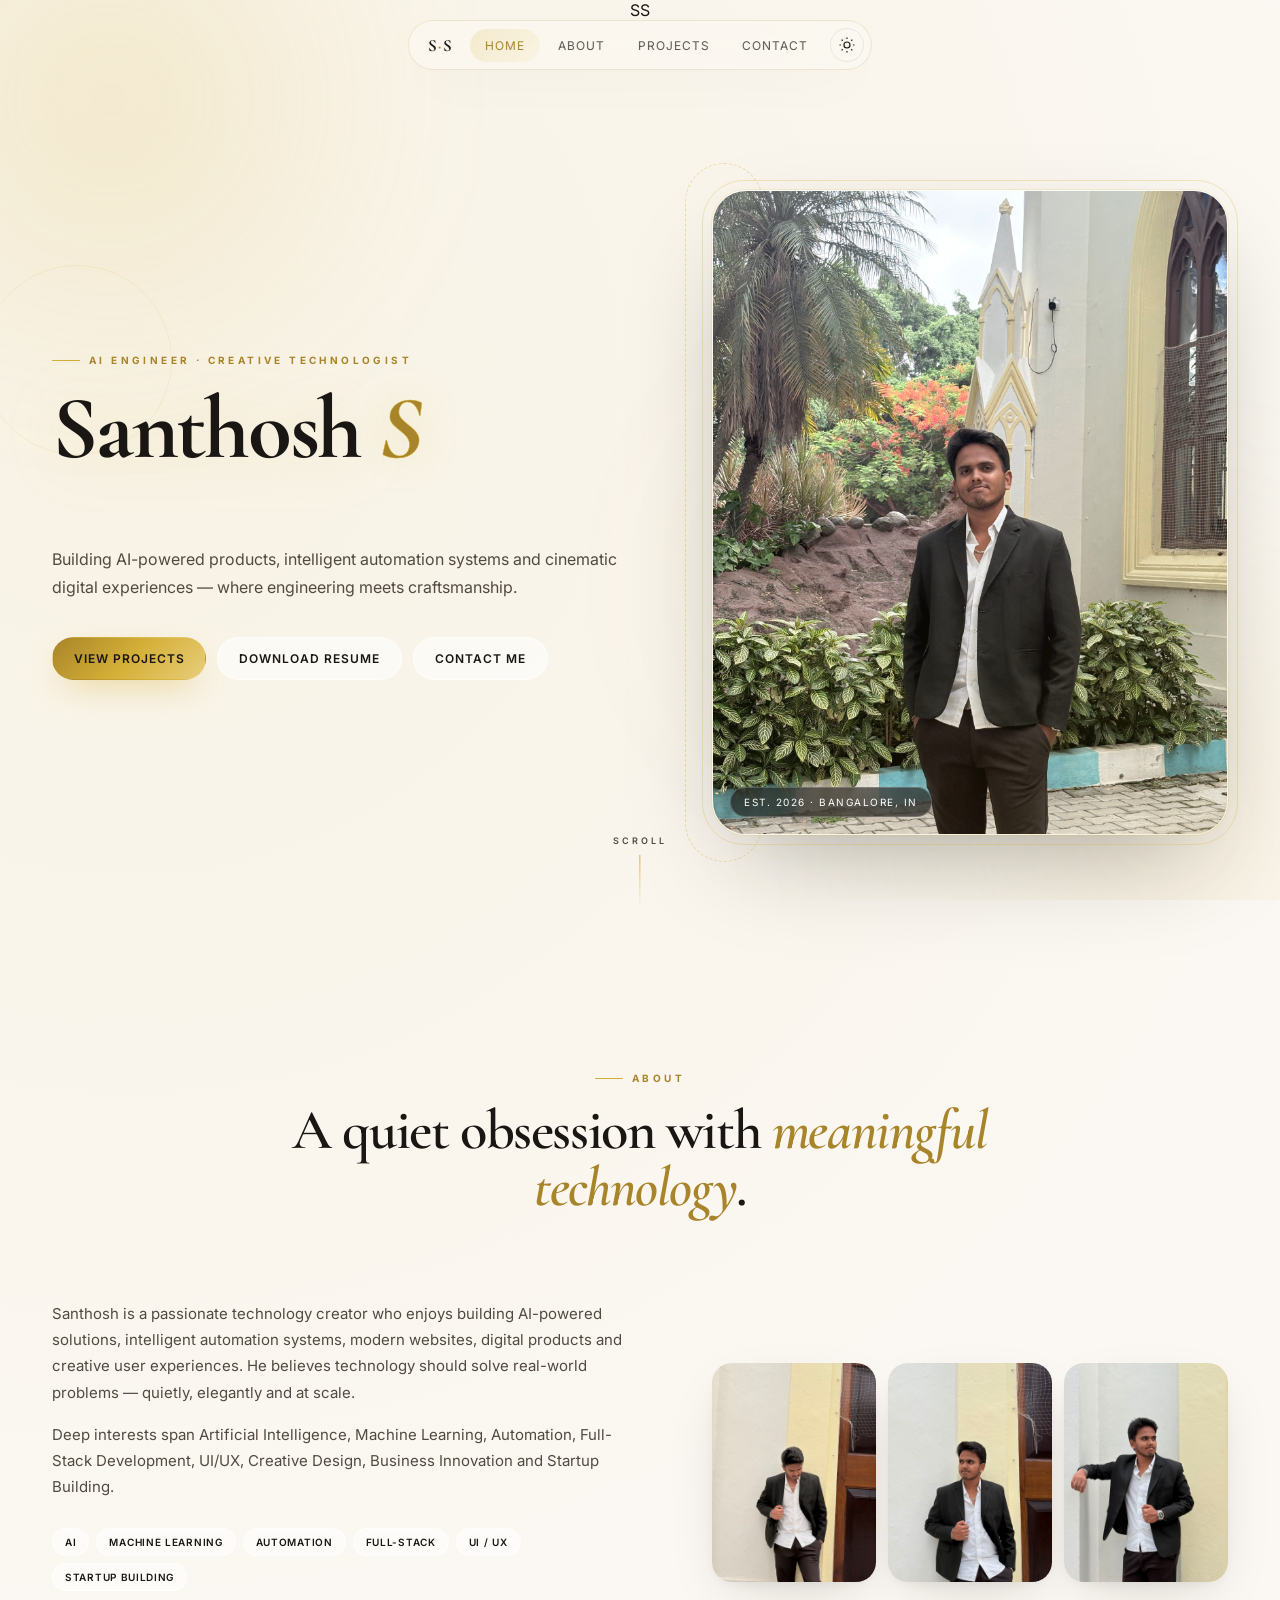
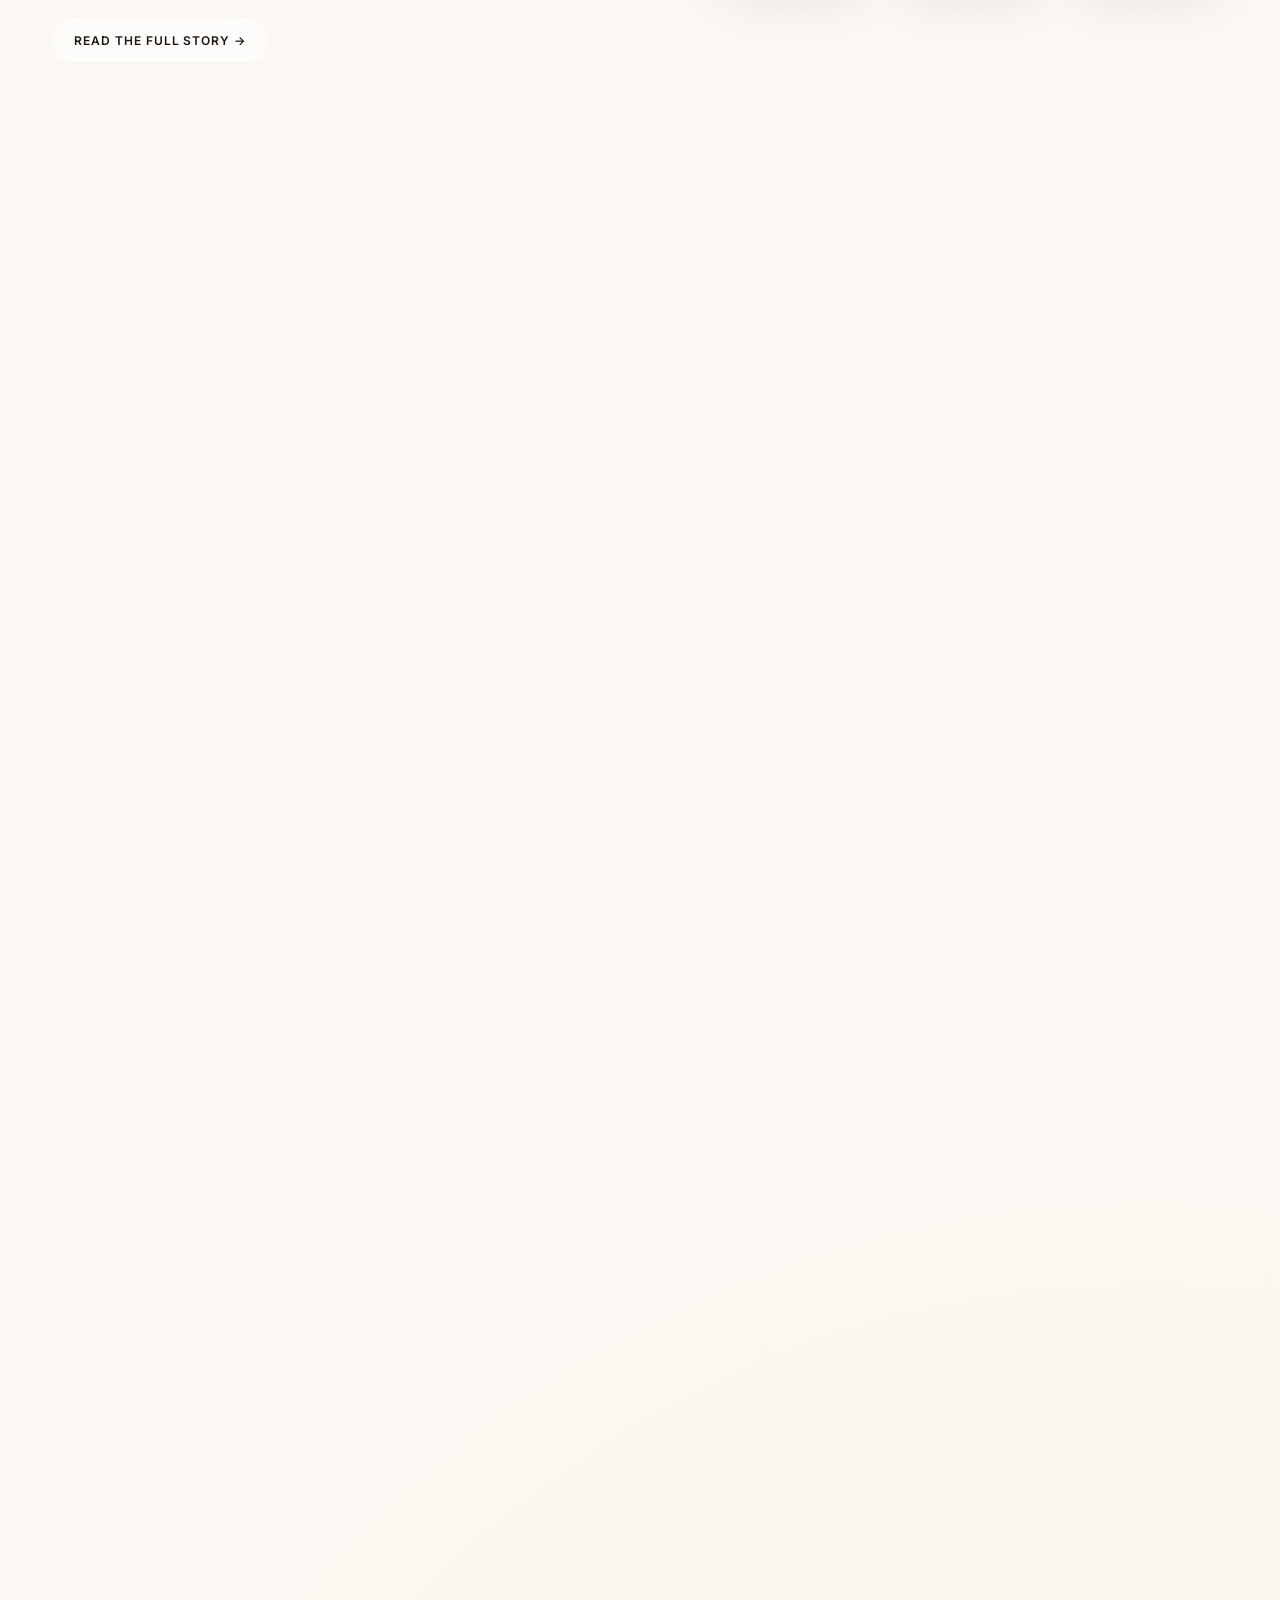
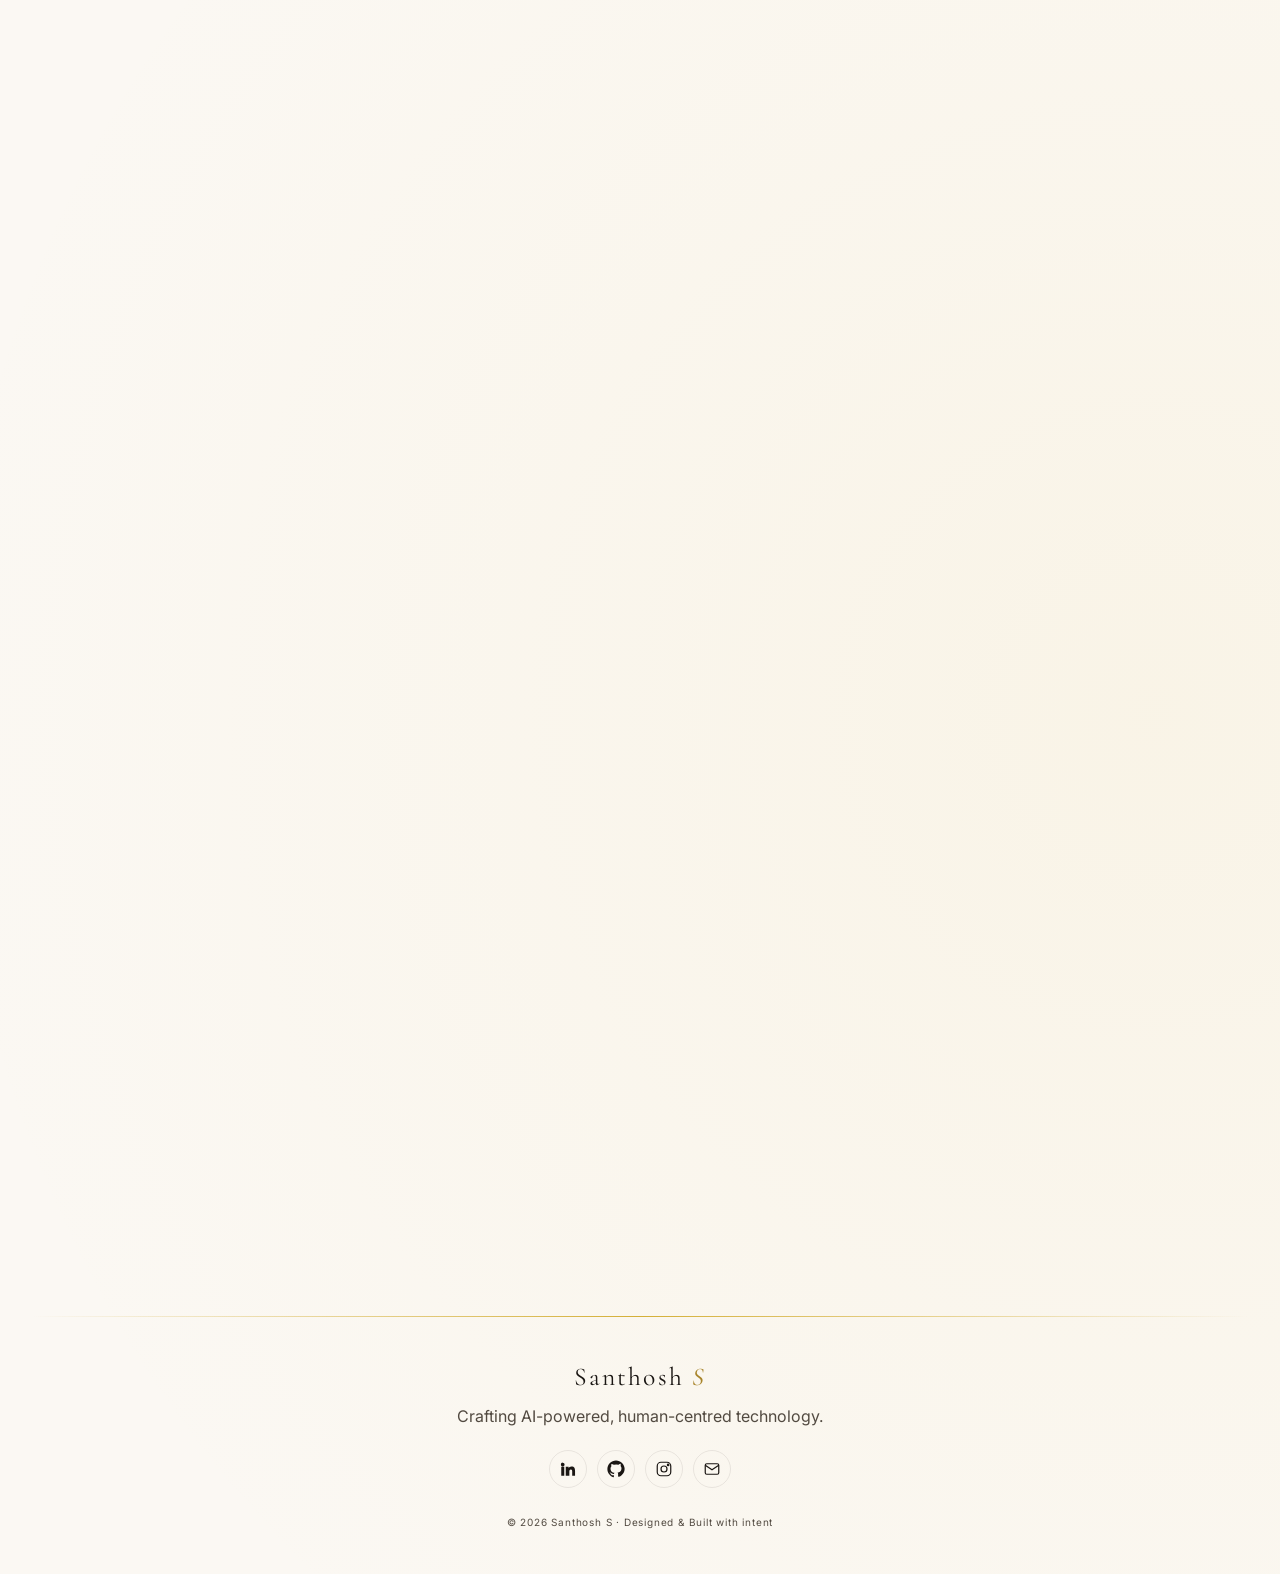
==== commit 67c7c918: "index.html" ====
--- a/index.html
+++ b/index.html
@@ -79,7 +79,7 @@
       <div class="profile-frame float">
         <div class="ring"></div>
         <img src="assets/profile/santhosh-hero.jpg" alt="Portrait of Santhosh S" />
-        <span class="badge">Est. 2026 · Chennai, IN</span>
+        <span class="badge">Est. 2026 · Bangalore, IN</span>
       </div>
     </div>
   </div>
@@ -234,4 +234,4 @@
     <p>© 2026 Santhosh S · Designed & Built with intent</p>
   </div>
 </footer>
-</body></html>+</body></html>
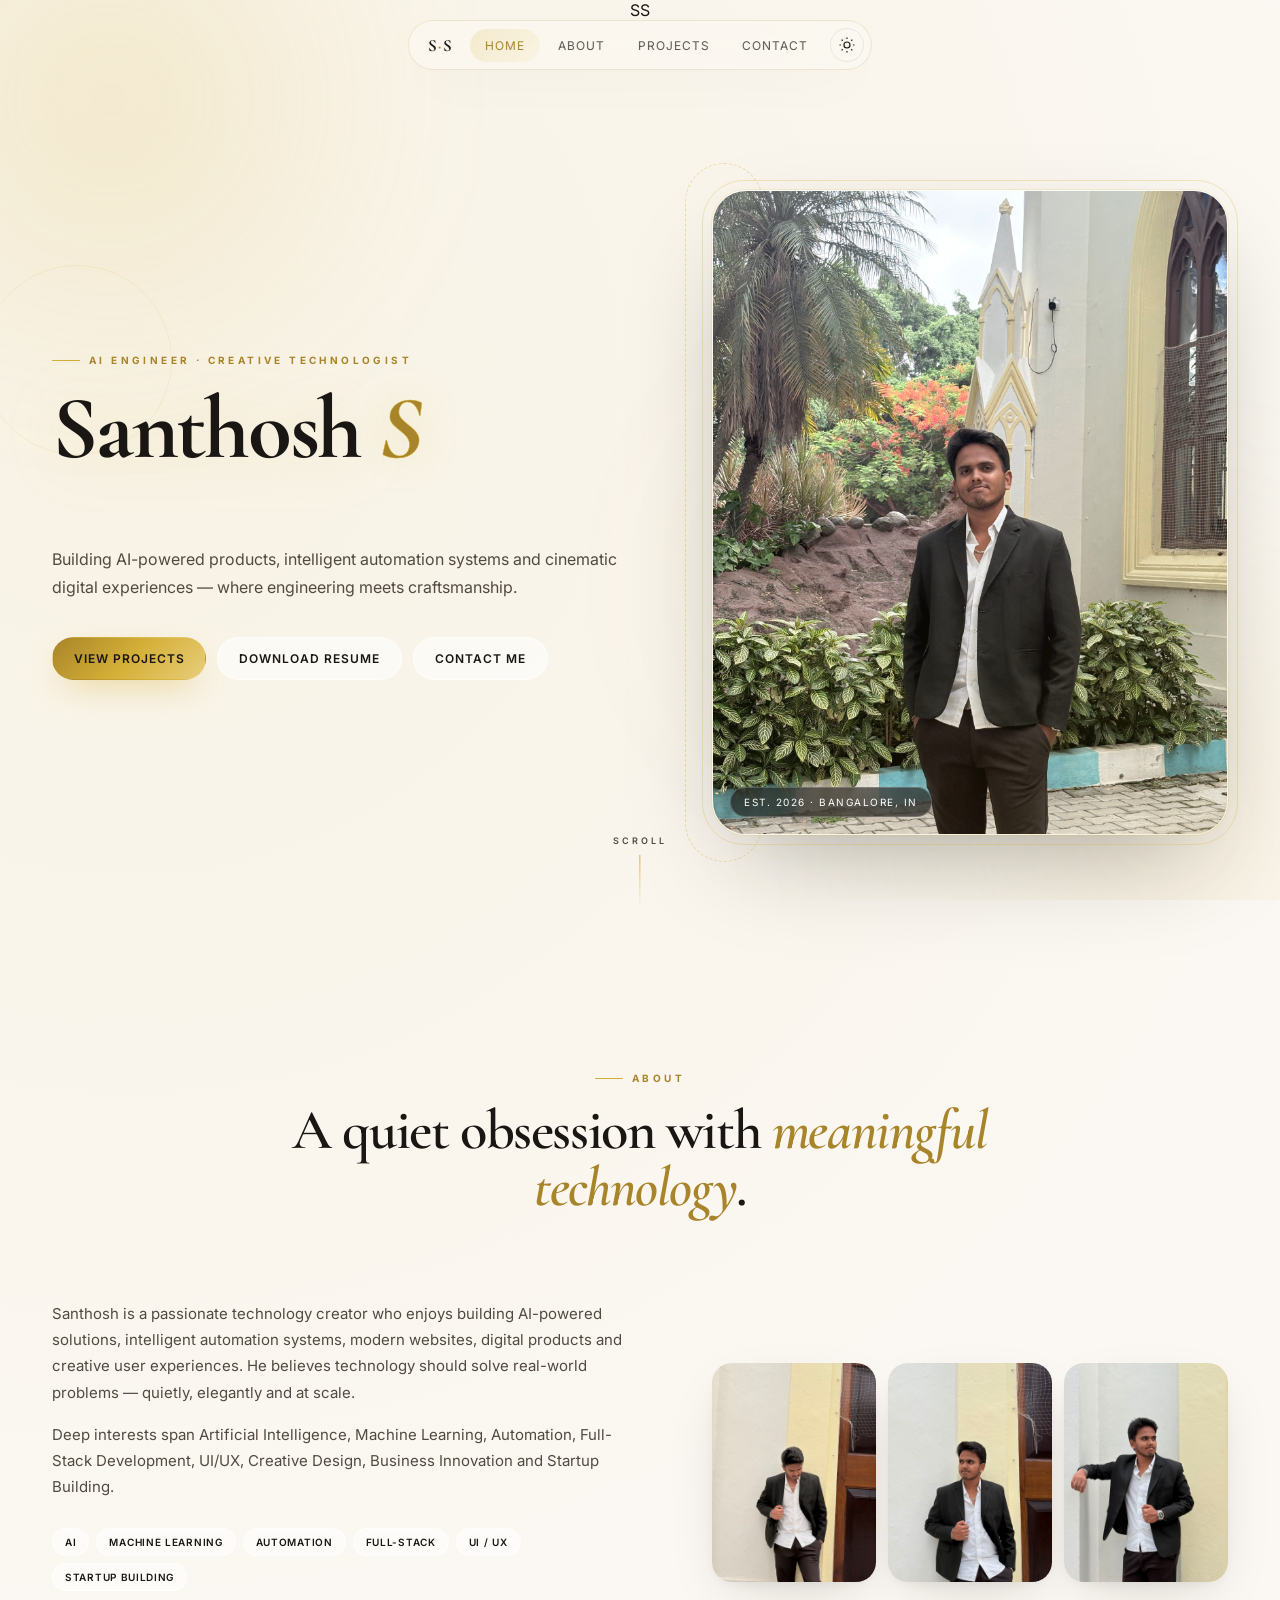
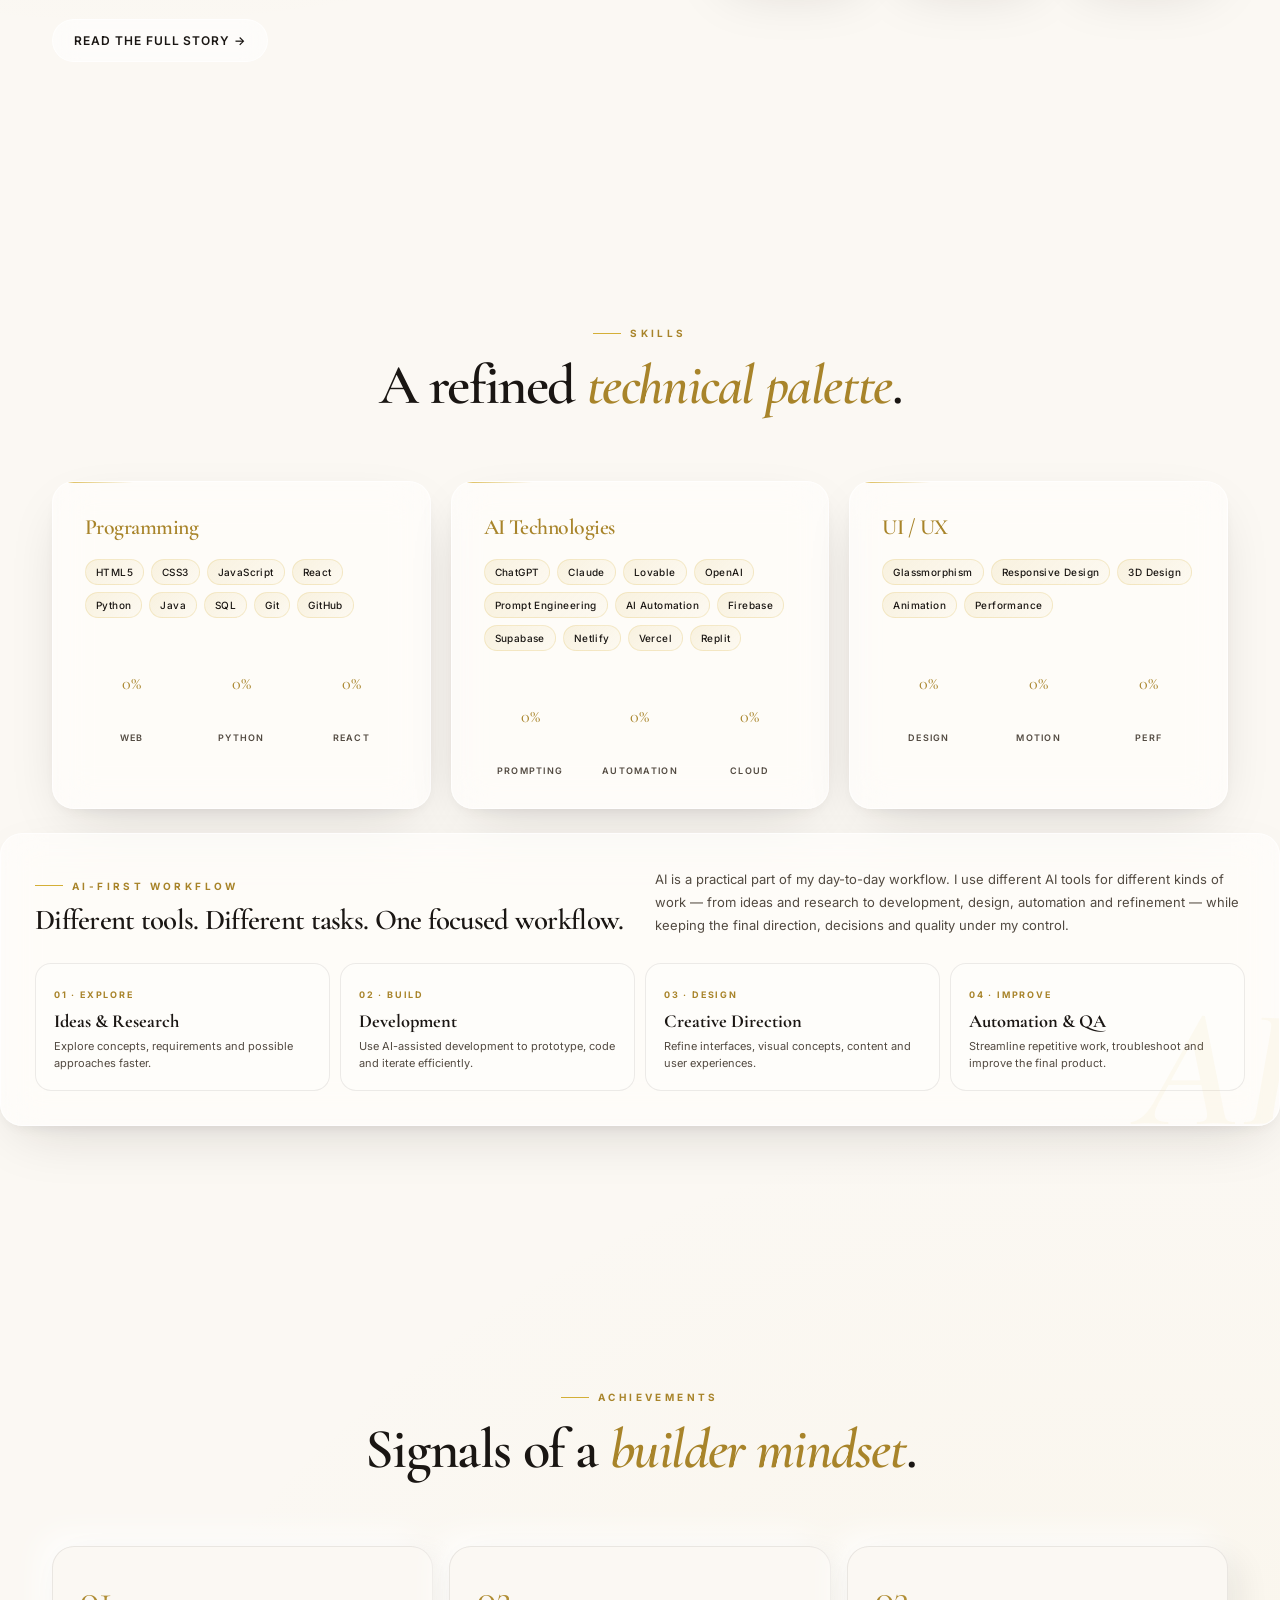
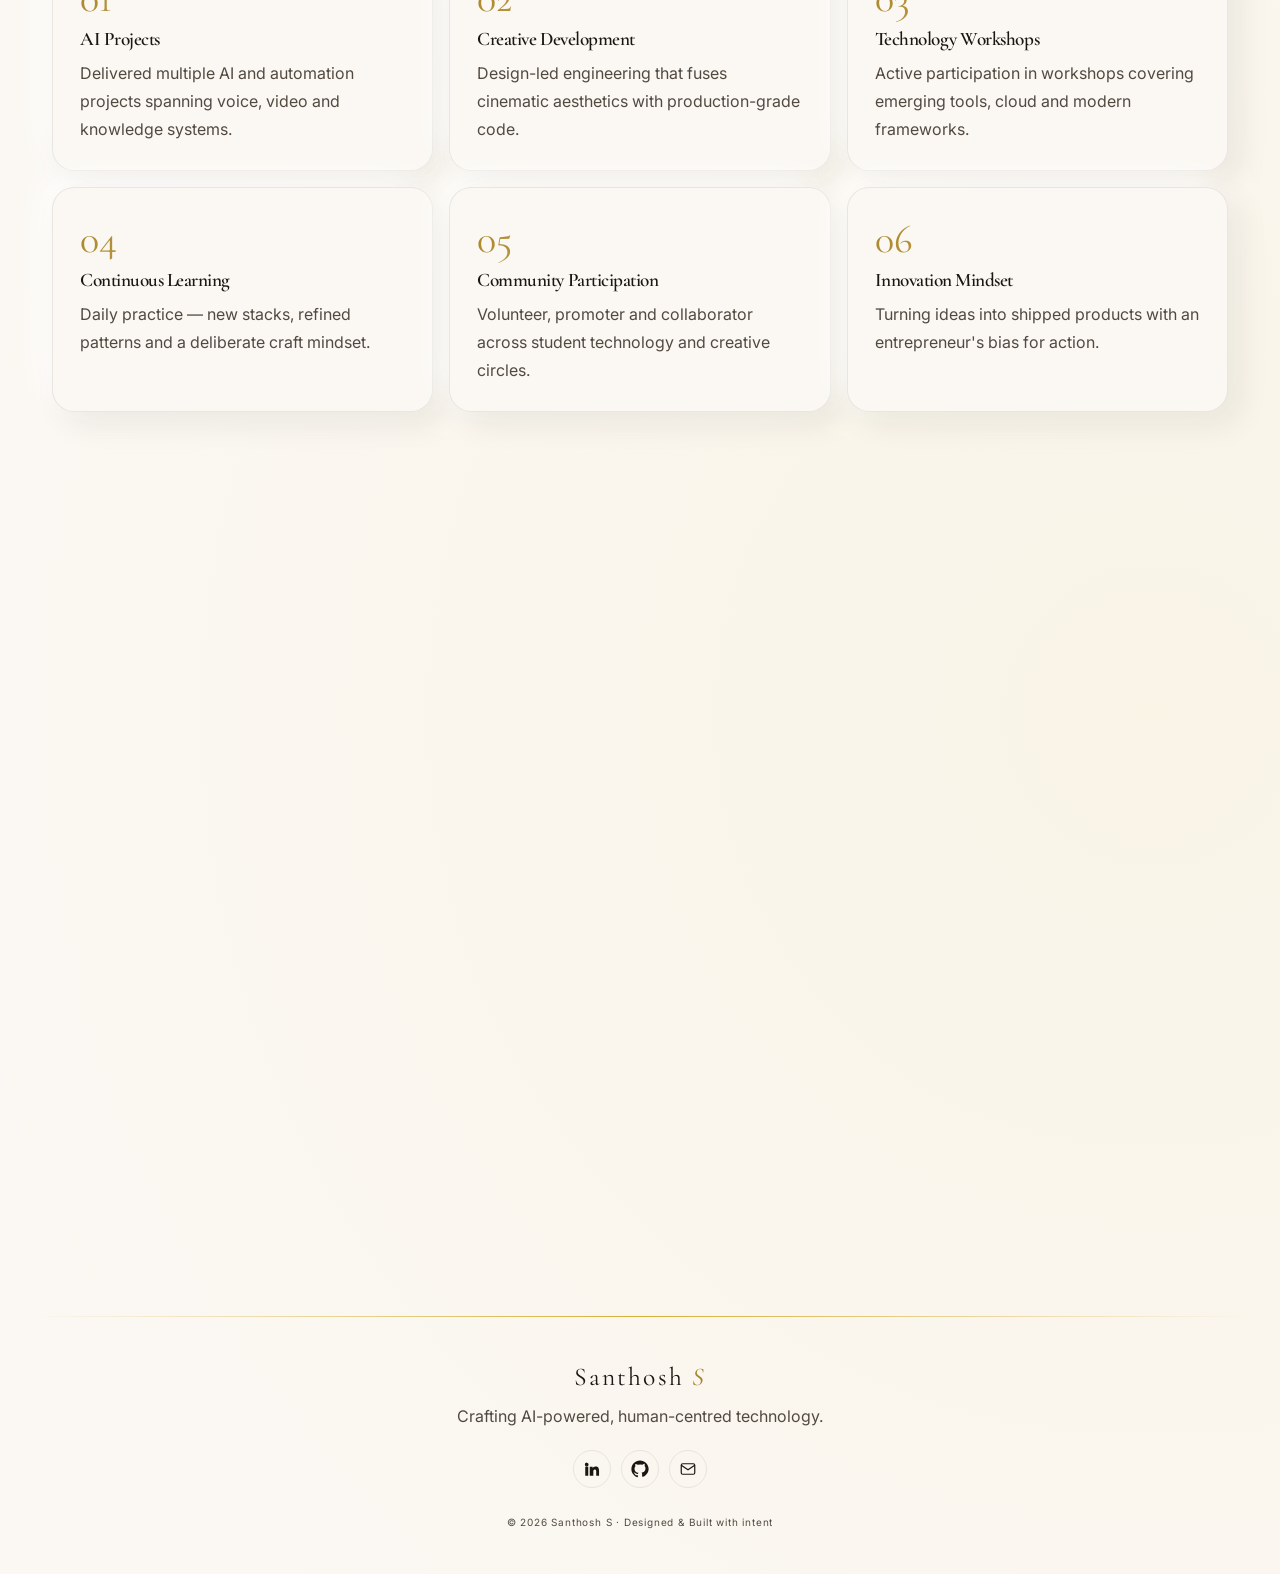
==== commit 2b8812d3: "index.html" ====
--- a/index.html
+++ b/index.html
@@ -228,7 +228,6 @@
     <div class="socials" role="list">
       <a href="https://www.linkedin.com/in/santhosh-s-861077381" target="_blank" rel="noopener" aria-label="LinkedIn"><svg width="18" height="18" viewBox="0 0 24 24" fill="currentColor"><path d="M4.98 3.5a2.5 2.5 0 1 1-.02 5.001A2.5 2.5 0 0 1 4.98 3.5zM3 9h4v12H3zM9 9h3.8v1.7h.05c.53-1 1.83-2.05 3.77-2.05 4.03 0 4.78 2.65 4.78 6.1V21H17.6v-5.3c0-1.27-.02-2.9-1.77-2.9-1.77 0-2.04 1.38-2.04 2.8V21H9z"/></svg></a>
       <a href="https://github.com/S-SAM-02" target="_blank" rel="noopener" aria-label="GitHub"><svg width="18" height="18" viewBox="0 0 24 24" fill="currentColor"><path d="M12 .5C5.7.5.5 5.7.5 12c0 5.1 3.3 9.4 7.9 10.9.6.1.8-.2.8-.6v-2c-3.2.7-3.9-1.4-3.9-1.4-.5-1.3-1.3-1.7-1.3-1.7-1-.7.1-.7.1-.7 1.2.1 1.8 1.2 1.8 1.2 1 .7 2.7 1.2 3.4.9.1-.7.4-1.2.7-1.5-2.6-.3-5.3-1.3-5.3-5.7 0-1.3.5-2.3 1.2-3.1-.1-.3-.5-1.5.1-3.1 0 0 1-.3 3.3 1.2a11.4 11.4 0 0 1 6 0C17.1 4.6 18 4.9 18 4.9c.7 1.6.2 2.8.1 3.1.8.8 1.2 1.9 1.2 3.1 0 4.4-2.7 5.4-5.3 5.7.4.3.8 1 .8 2v3c0 .3.2.7.8.6 4.6-1.5 7.9-5.8 7.9-10.9C23.5 5.7 18.3.5 12 .5z"/></svg></a>
-      <a href="https://www.instagram.com/02_sam_solo" target="_blank" rel="noopener" aria-label="Instagram"><svg width="18" height="18" viewBox="0 0 24 24" fill="none" stroke="currentColor" stroke-width="1.6"><rect x="3" y="3" width="18" height="18" rx="5"/><circle cx="12" cy="12" r="4"/><circle cx="17.5" cy="6.5" r="1" fill="currentColor"/></svg></a>
       <a href="mailto:rathasenthil194@gmail.com" aria-label="Email"><svg width="18" height="18" viewBox="0 0 24 24" fill="none" stroke="currentColor" stroke-width="1.6"><rect x="3" y="5" width="18" height="14" rx="2"/><path d="M3 7l9 6 9-6"/></svg></a>
     </div>
     <p>© 2026 Santhosh S · Designed & Built with intent</p>
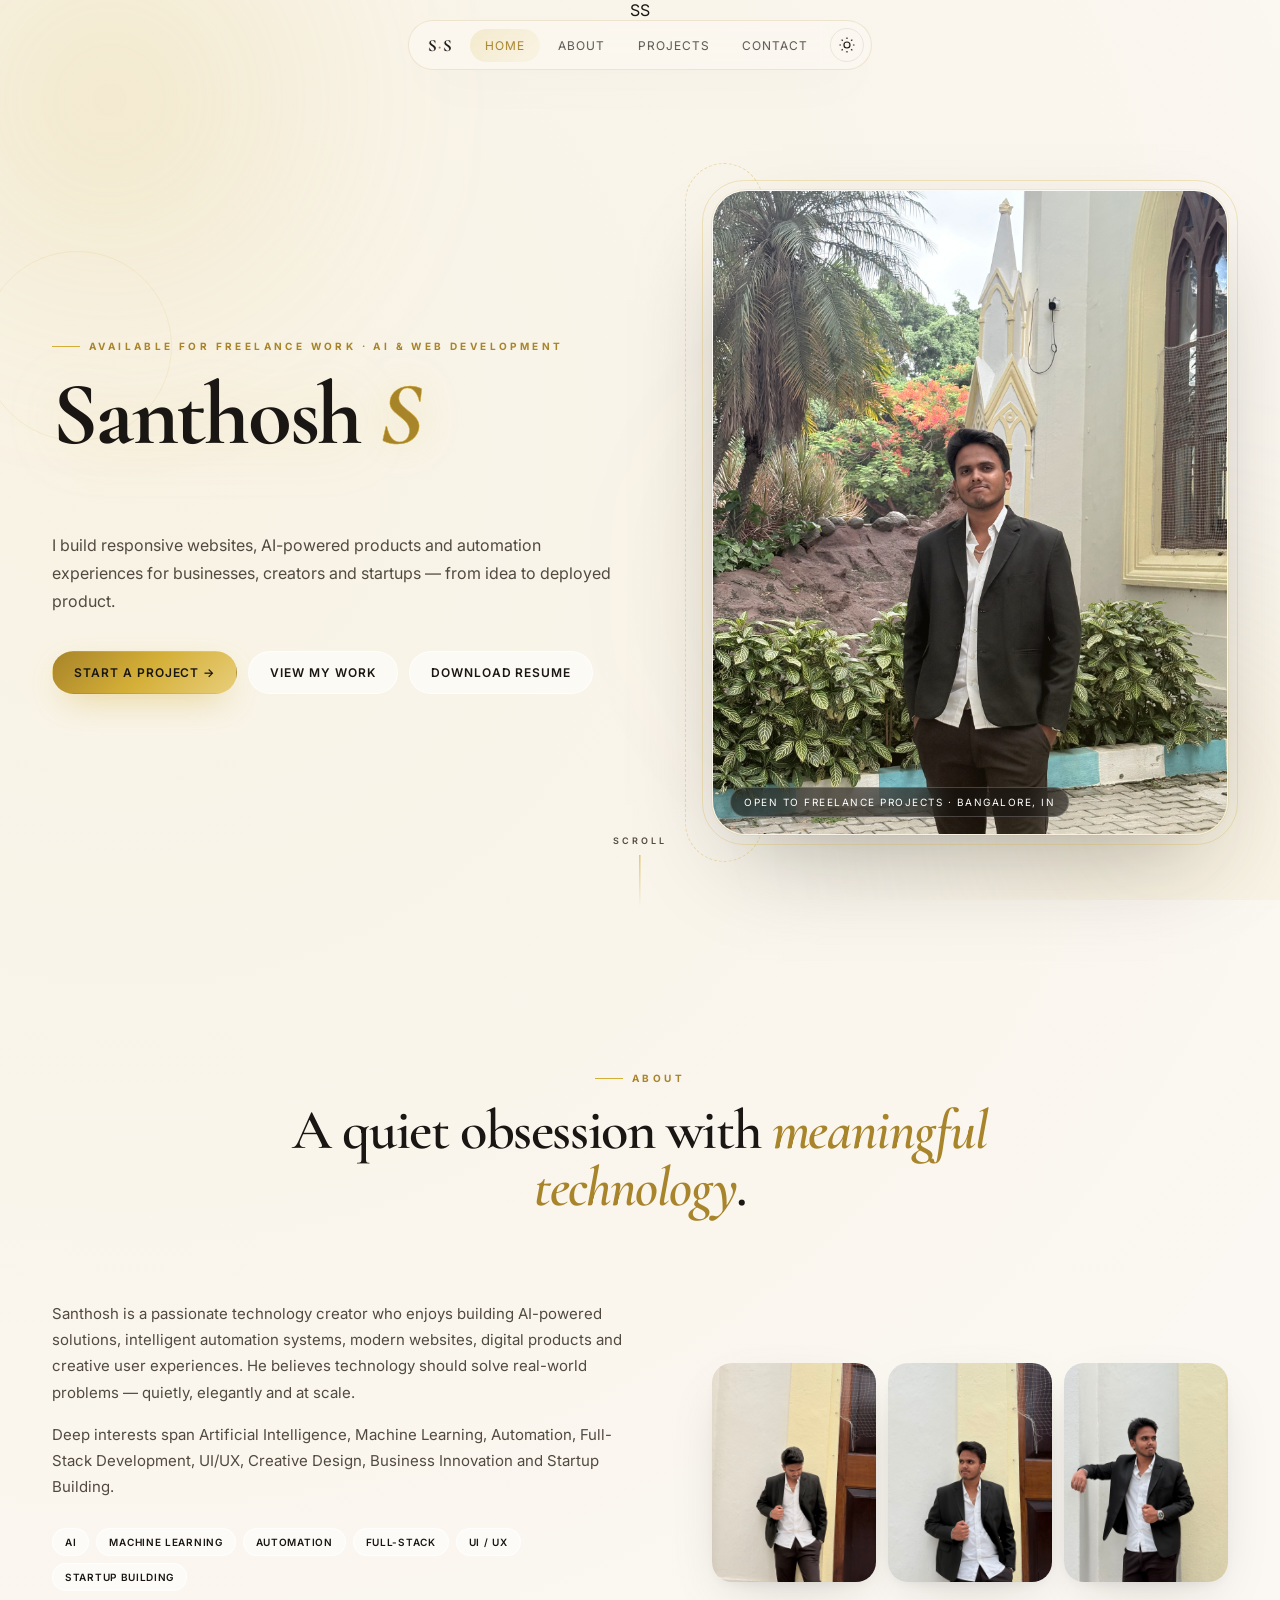
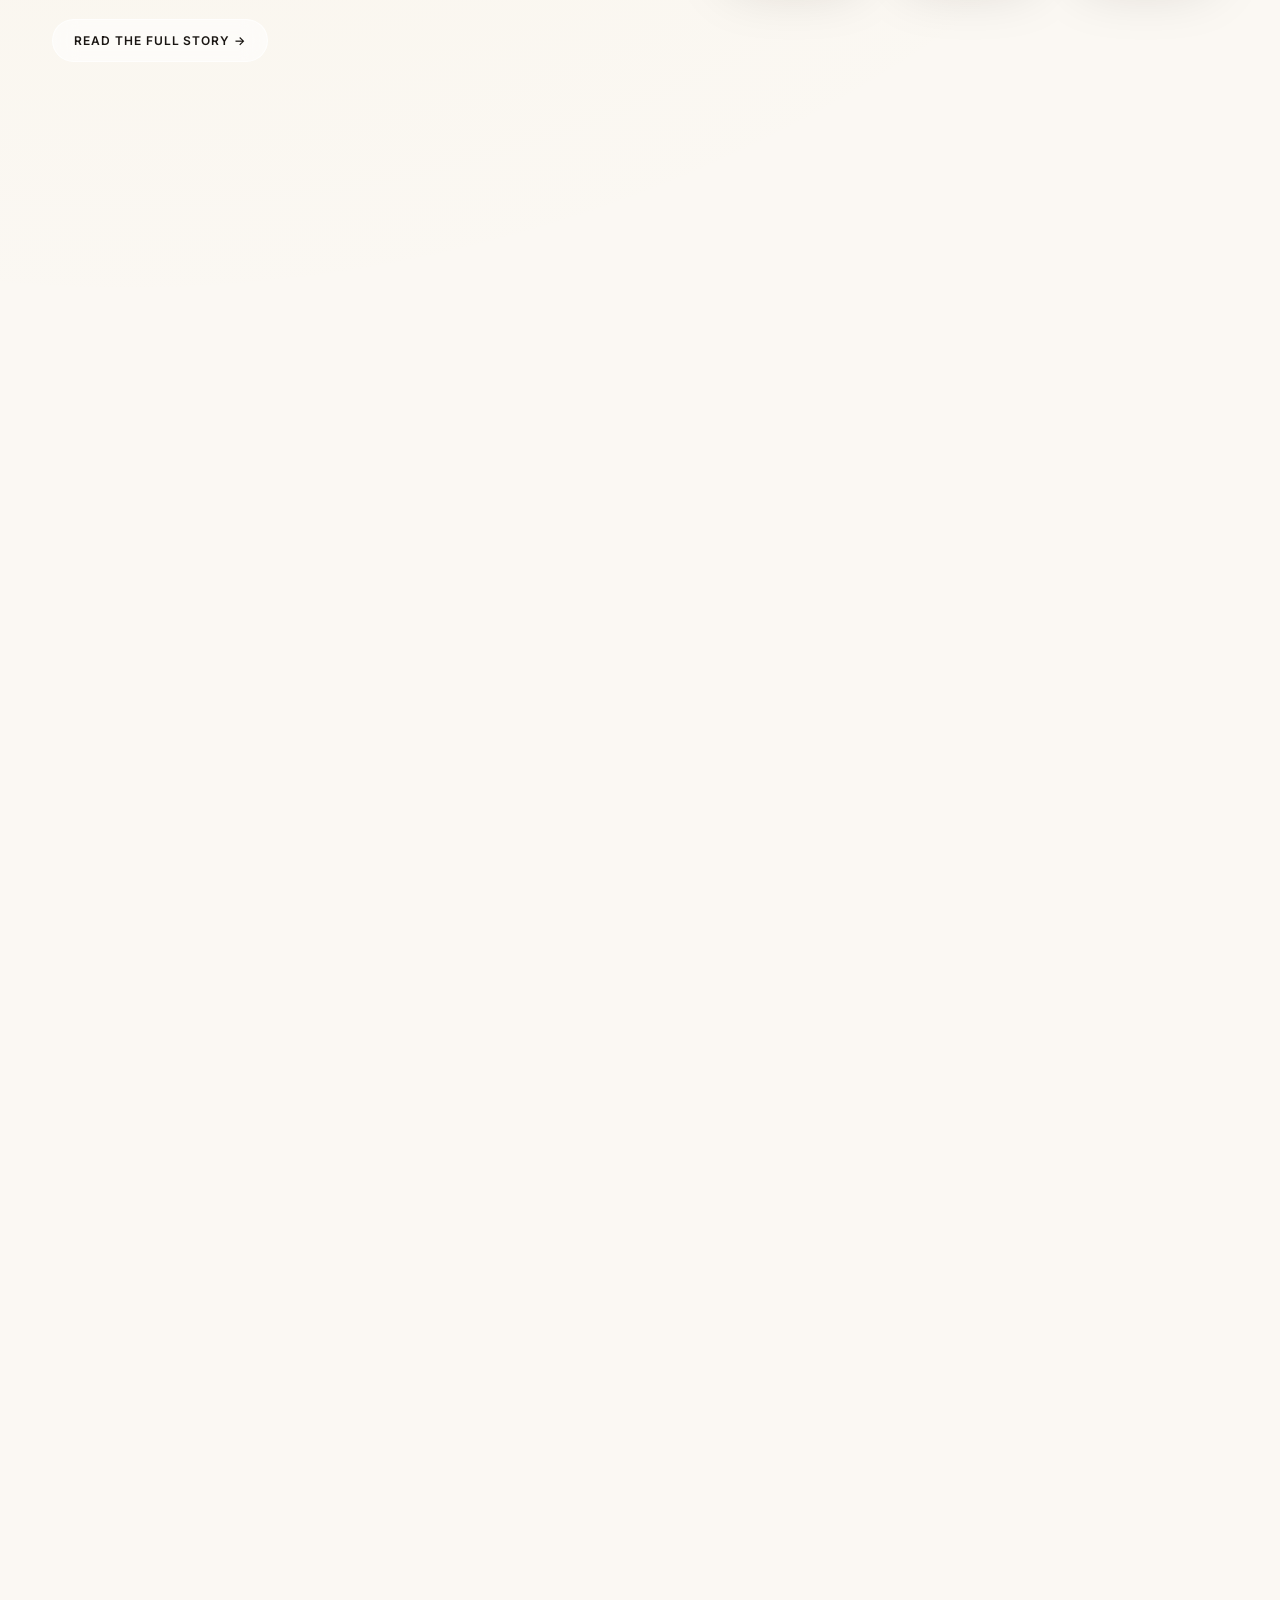
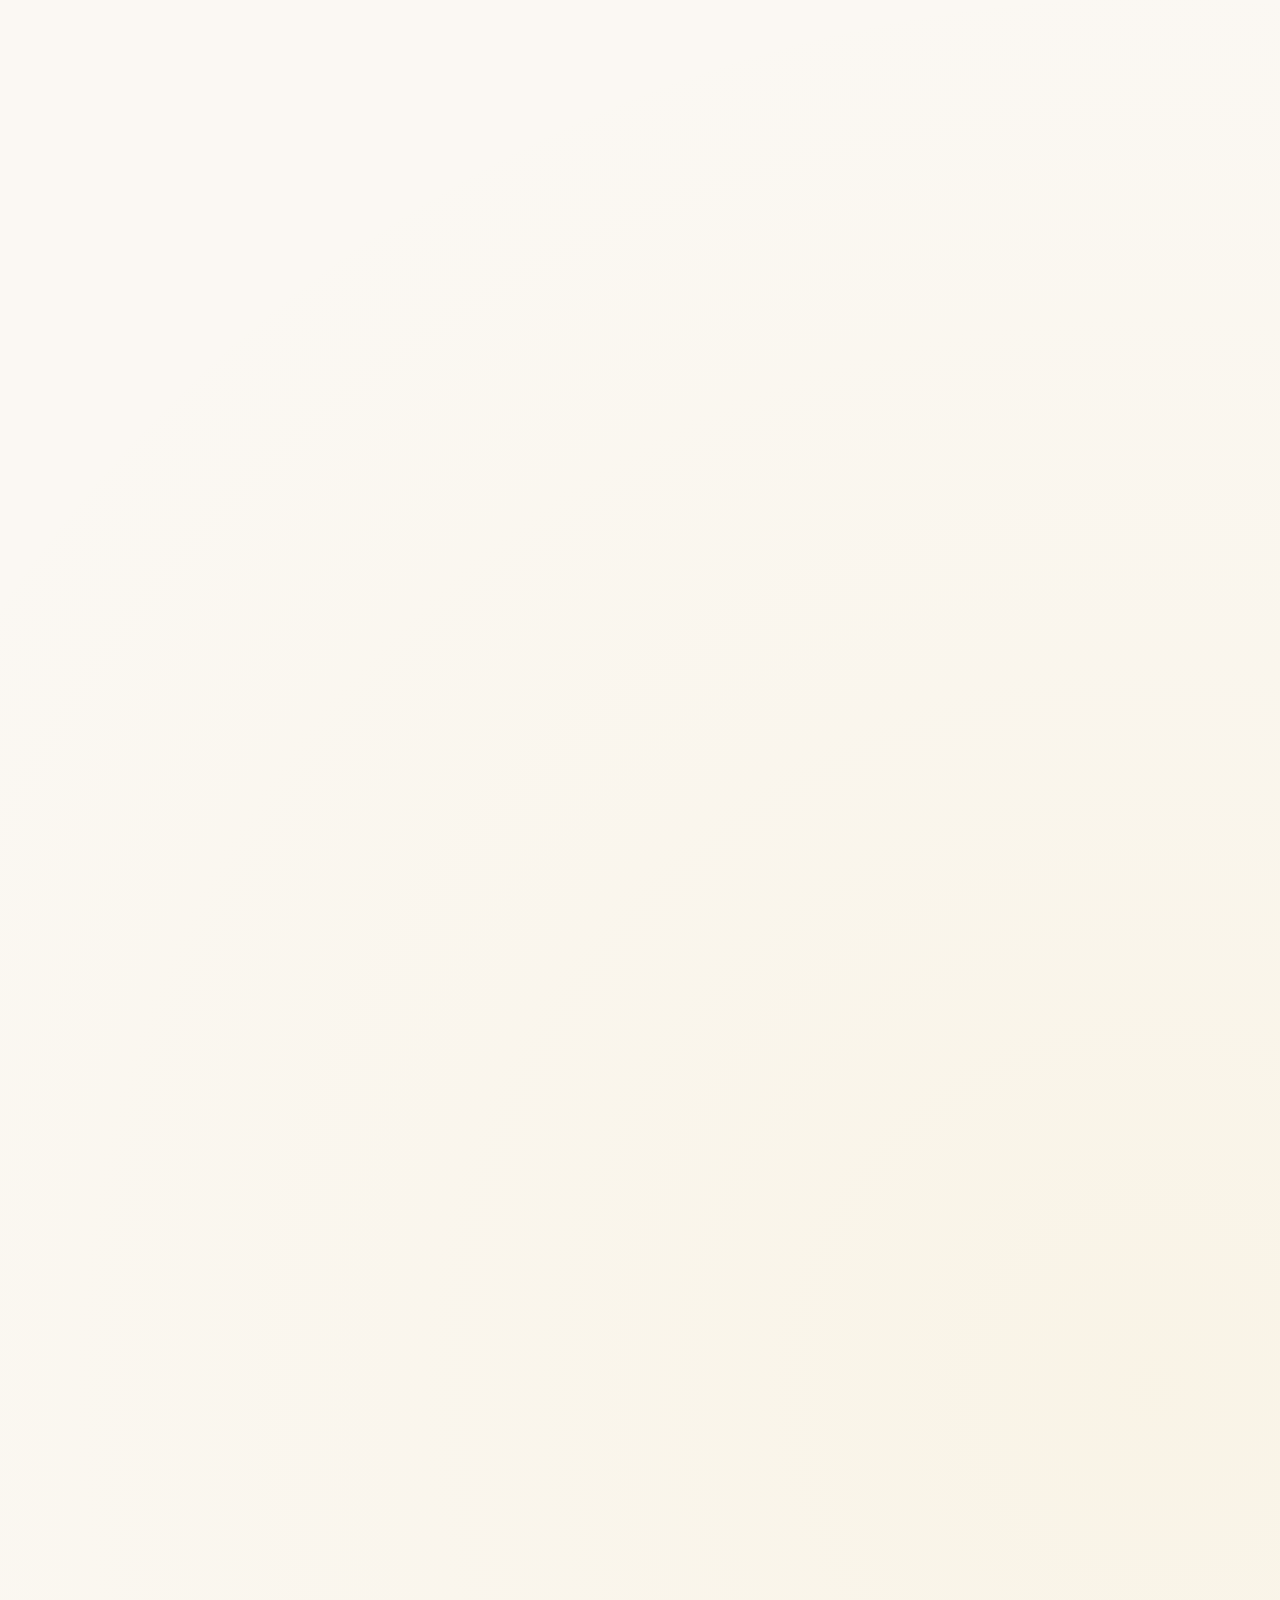
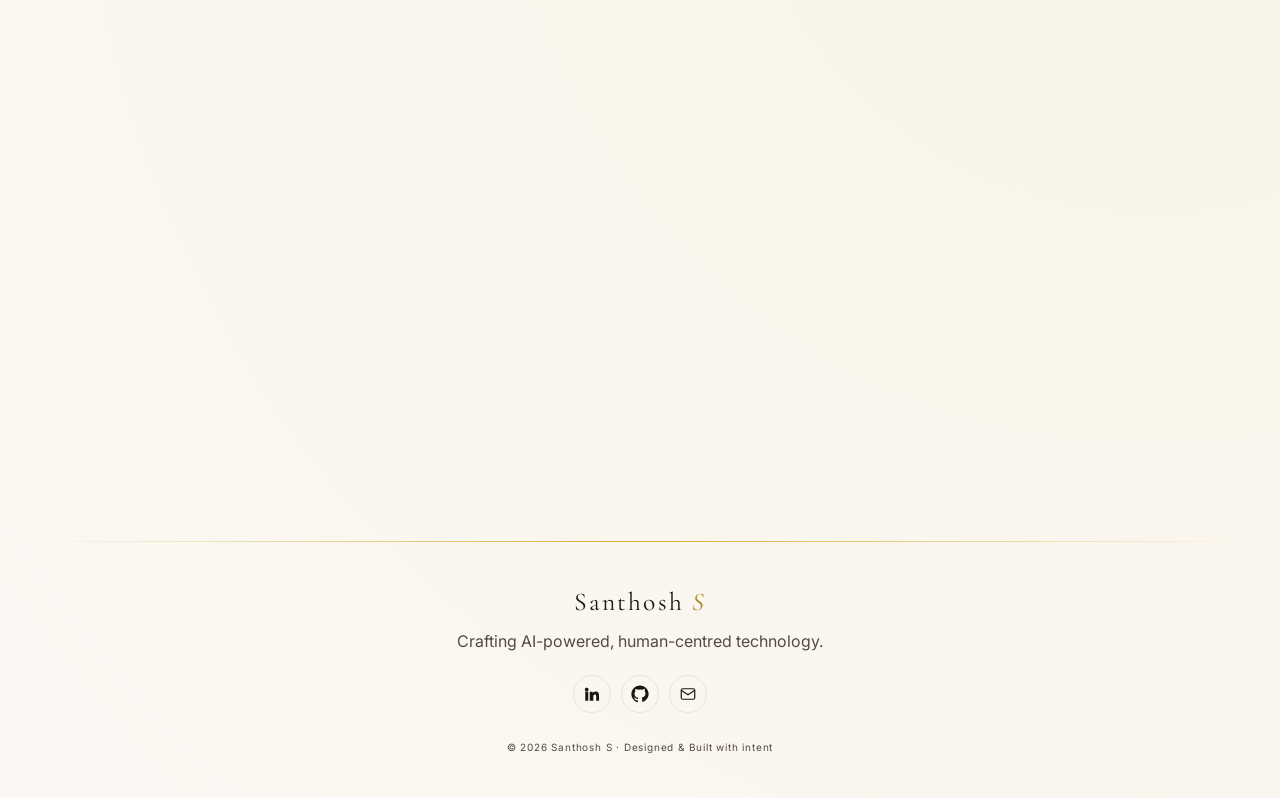
==== commit 6d5e9ebf: "Improve portfolio conversion and freelance CTAs" ====
--- a/index.html
+++ b/index.html
@@ -55,7 +55,7 @@
 <header class="hero">
   <div class="inner">
     <div>
-      <span class="eyebrow animate-fade-in">AI Engineer · Creative Technologist</span>
+      <span class="eyebrow animate-fade-in">AVAILABLE FOR FREELANCE WORK · AI & WEB DEVELOPMENT</span>
       <h1 style="margin-top:22px" class="animate-fade-up">
         <span class="first">Santhosh</span> <span class="last">S</span>
       </h1>
@@ -68,18 +68,18 @@
           <span>Technology Explorer</span>
         </span>
       </div>
-      <p class="lede animate-fade-up">Building AI-powered products, intelligent automation systems and cinematic digital experiences — where engineering meets craftsmanship.</p>
+      <p class="lede animate-fade-up">I build responsive websites, AI-powered products and automation experiences for businesses, creators and startups — from idea to deployed product.</p>
       <div class="cta animate-fade-up">
-        <a class="btn btn-gold" href="projects.html">View Projects</a>
+        <a class="btn btn-gold" href="contact.html">Start a Project →</a>
+        <a class="btn btn-ghost" href="projects.html">View My Work</a>
         <a class="btn btn-ghost" href="resume.pdf" download>Download Resume</a>
-        <a class="btn btn-ghost" href="contact.html">Contact Me</a>
       </div>
     </div>
     <div style="position:relative">
       <div class="profile-frame float">
         <div class="ring"></div>
         <img src="assets/profile/santhosh-hero.jpg" alt="Portrait of Santhosh S" />
-        <span class="badge">Est. 2026 · Bangalore, IN</span>
+        <span class="badge">Open to freelance projects · Bangalore, IN</span>
       </div>
     </div>
   </div>
@@ -190,6 +190,27 @@
   </div>
 </section>
 
+
+<!-- CLIENT SERVICES -->
+<section id="services">
+  <div class="container">
+    <div class="section-head reveal">
+      <span class="eyebrow">What I Can Build</span>
+      <h2 style="margin-top:18px">From <em style="color:var(--gold-deep)">brief to launch</em>.</h2>
+      <p style="margin-top:14px">Clear deliverables, responsive communication and a focus on getting the finished product live.</p>
+    </div>
+    <div class="skills-grid">
+      <div class="glass skill-card reveal"><h3>Business Websites</h3><p>Modern responsive websites, landing pages and portfolio sites designed around your brand and conversion goals.</p><div class="skill-list"><span class="skill-pill">HTML/CSS/JS</span><span class="skill-pill">React</span><span class="skill-pill">Responsive</span></div></div>
+      <div class="glass skill-card reveal delay-1"><h3>AI & Automation</h3><p>AI-assisted workflows, intelligent interfaces and practical automation that reduce repetitive work.</p><div class="skill-list"><span class="skill-pill">AI</span><span class="skill-pill">Automation</span><span class="skill-pill">Supabase</span></div></div>
+      <div class="glass skill-card reveal delay-2"><h3>Design to Website</h3><p>Turn Figma or visual references into polished, responsive websites with motion and production-ready structure.</p><div class="skill-list"><span class="skill-pill">Figma</span><span class="skill-pill">UI/UX</span><span class="skill-pill">Vercel</span></div></div>
+    </div>
+    <div class="glass reveal" style="margin-top:28px;padding:28px;display:flex;align-items:center;justify-content:space-between;gap:24px;flex-wrap:wrap">
+      <div><span class="eyebrow">Have a project?</span><h3 style="margin-top:8px">Tell me what you want to build.</h3></div>
+      <a class="btn btn-gold" href="contact.html">Request a Project →</a>
+    </div>
+  </div>
+</section>
+
 <!-- ACHIEVEMENTS -->
 <section id="achievements">
   <div class="container">
